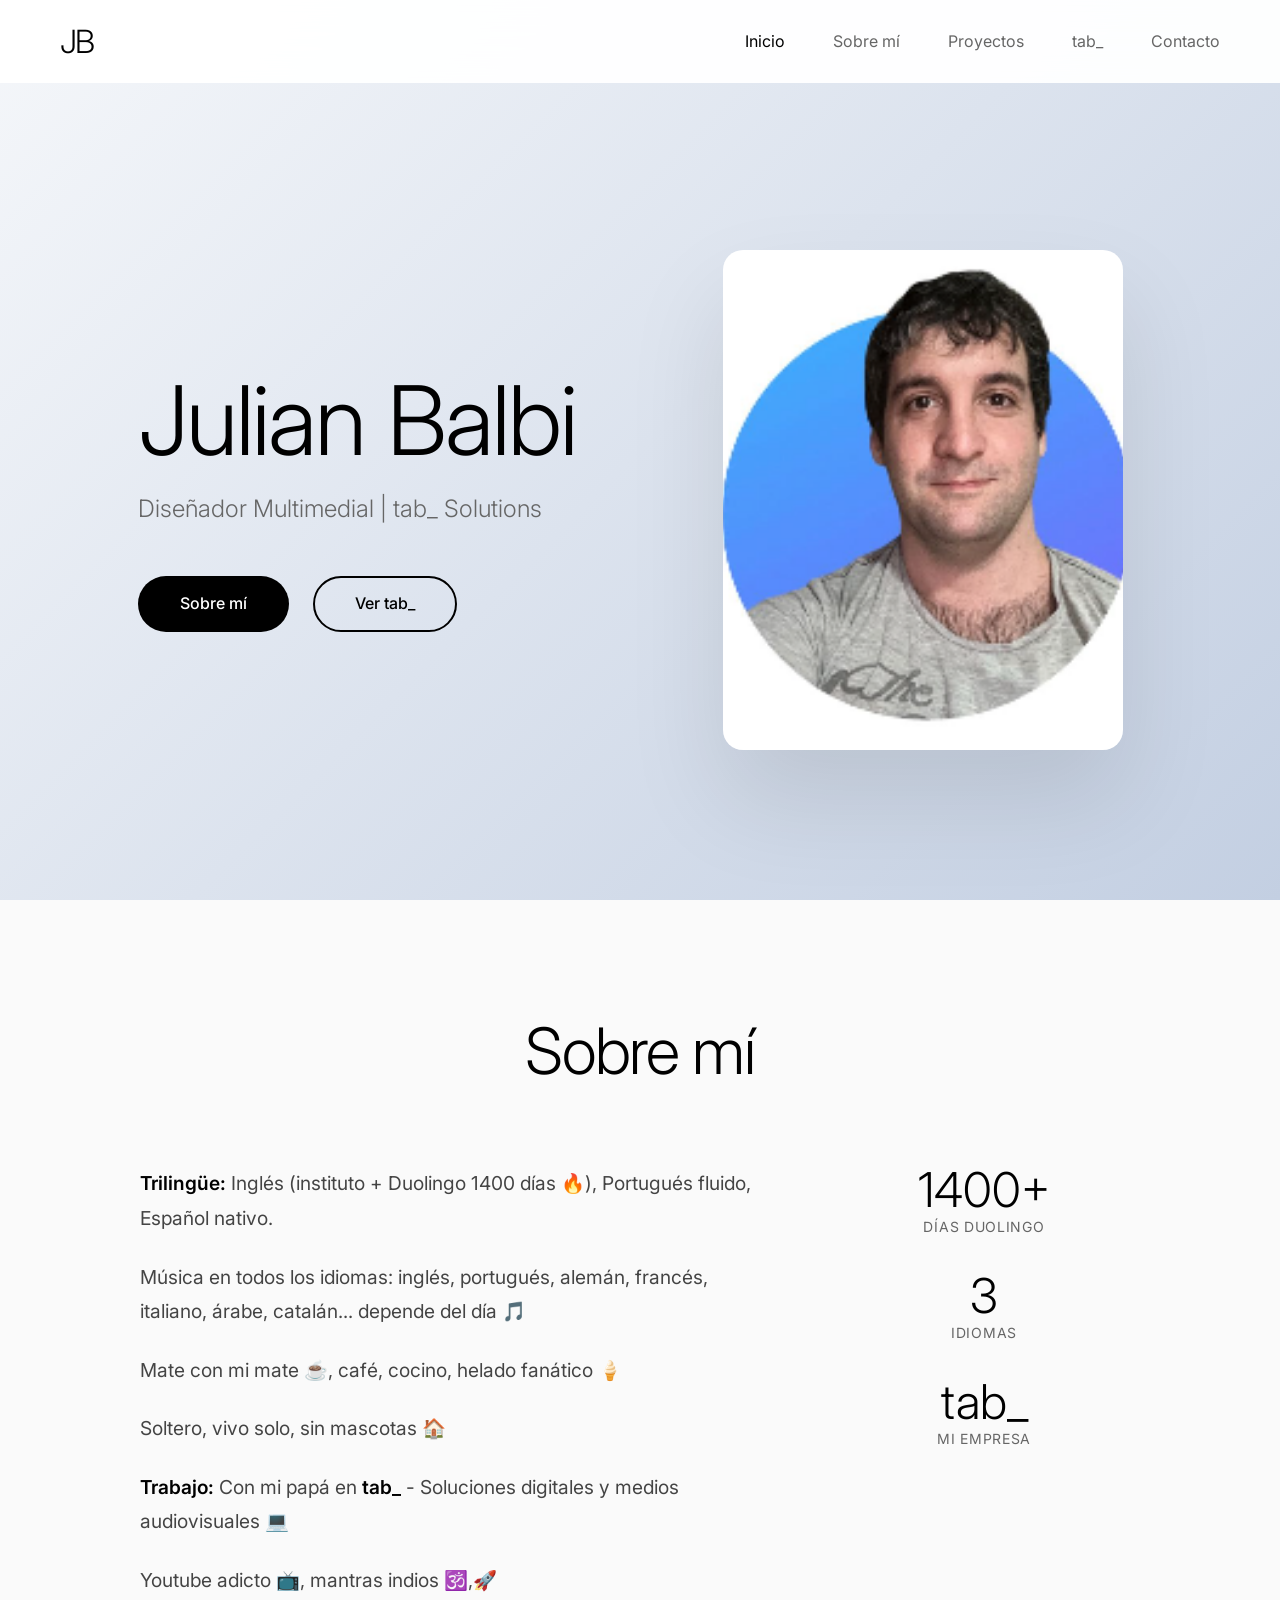
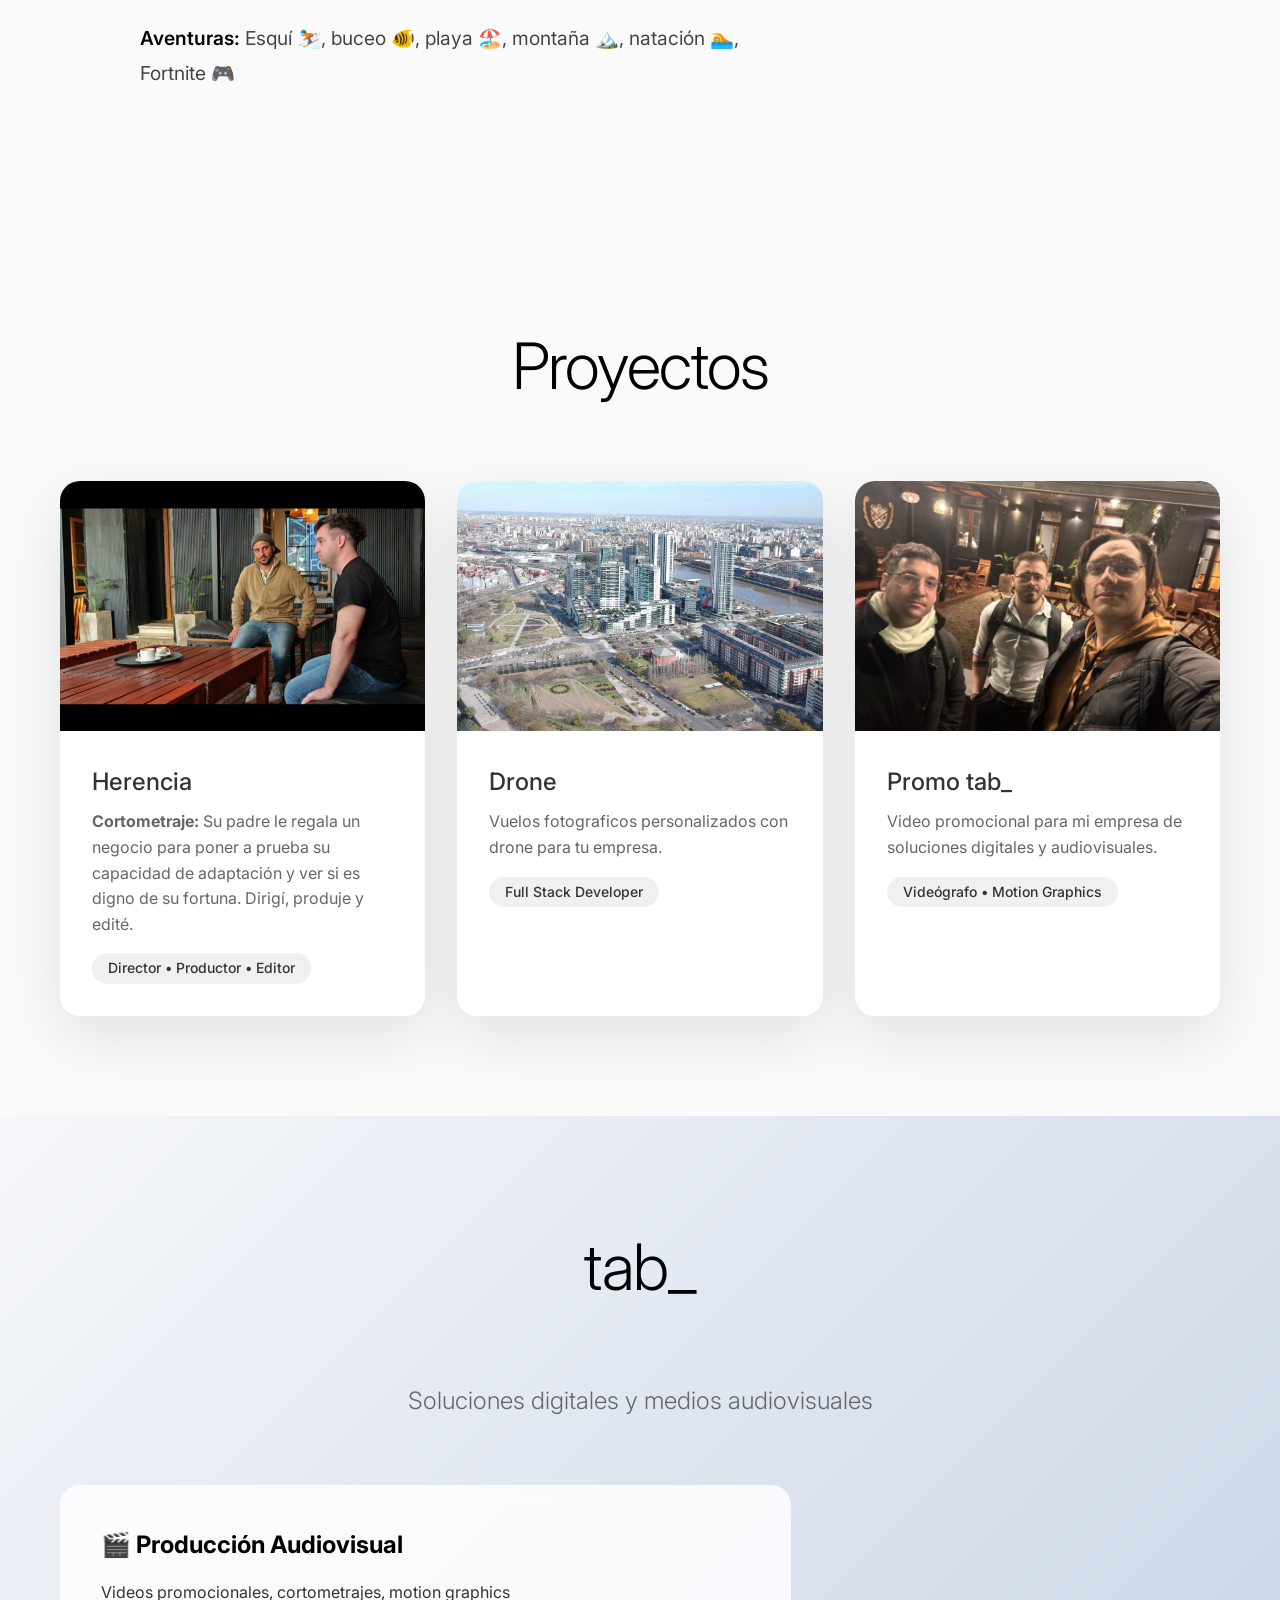
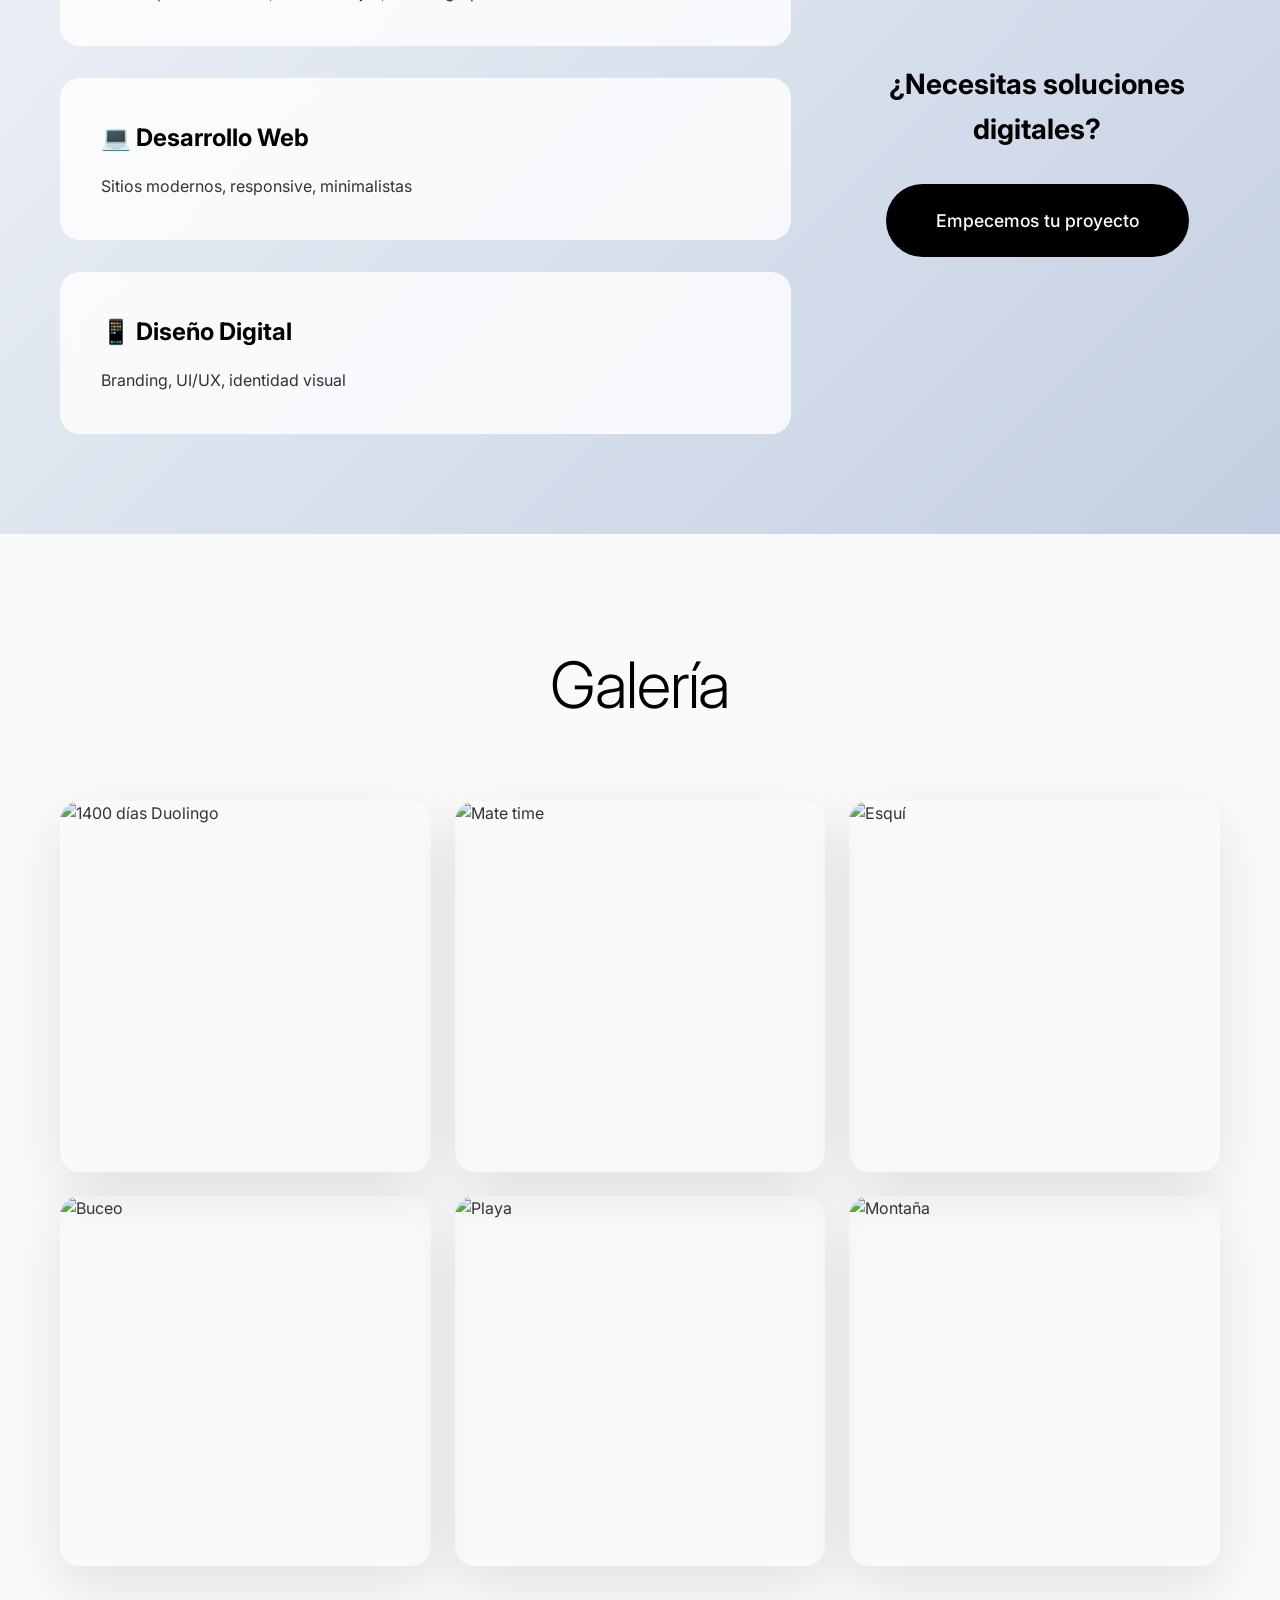
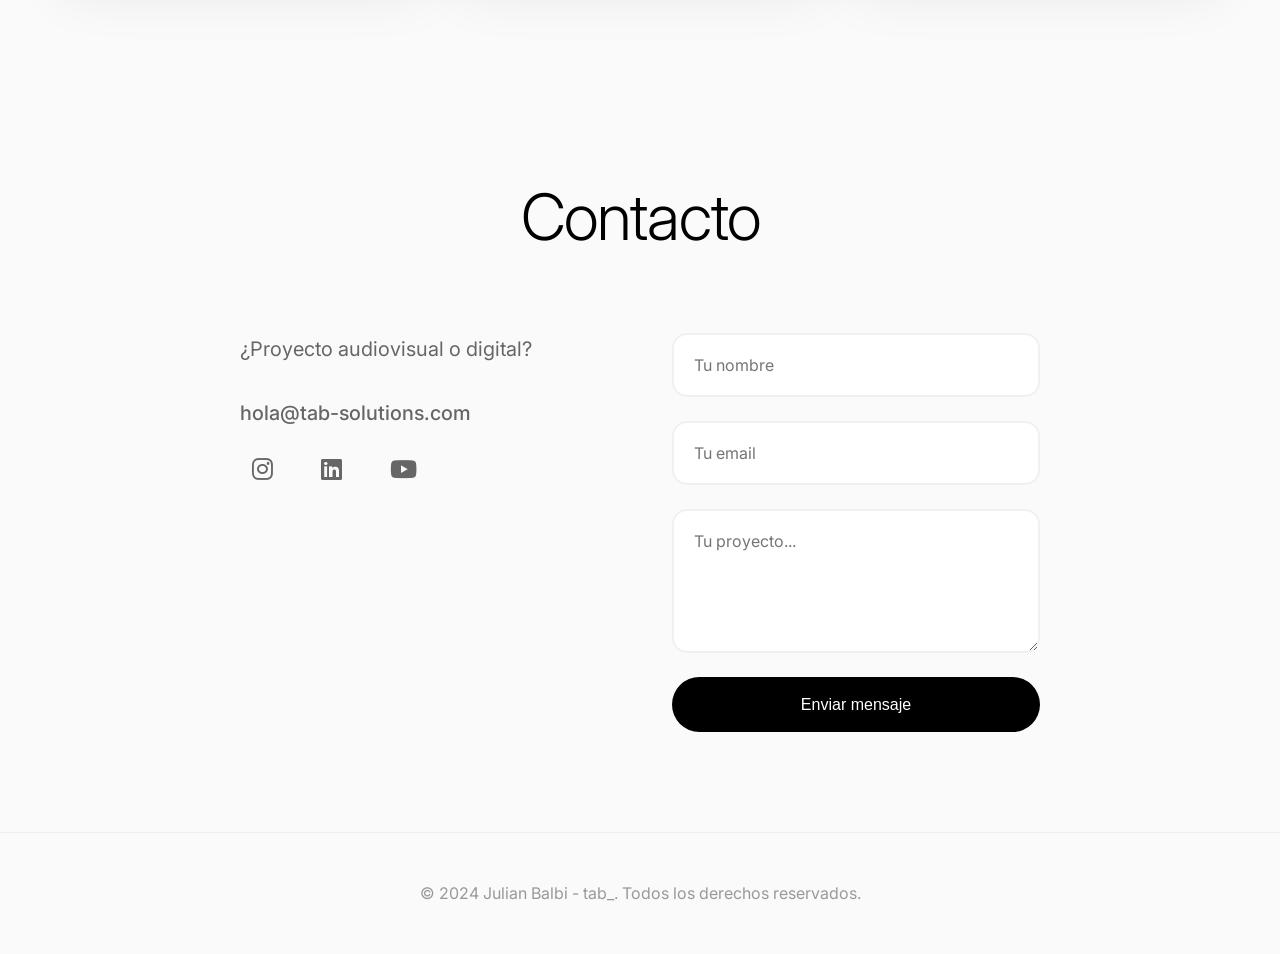
==== index.html @ 8855c52f "Add responsive support" ====
<!DOCTYPE html>
<html lang="es">
<head>
    <meta charset="UTF-8">
    <meta name="viewport" content="width=device-width, initial-scale=1.0">
    <title>Julian Balbi - Soluciones Digitales & Audiovisuales</title>
    <link rel="stylesheet" href="css/style.css">
    <link href="https://fonts.googleapis.com/css2?family=Inter:wght@300;400;500;600&display=swap" rel="stylesheet">
    <link rel="stylesheet" href="https://cdnjs.cloudflare.com/ajax/libs/font-awesome/6.5.1/css/all.min.css">

</head>
<body>
    <!-- Header -->
    <header class="header">
        <nav class="nav">
            <div class="logo">
                <h1>JB</h1>
            </div>
            <ul class="nav-links">
                <li><a href="#inicio" class="nav-link">Inicio</a></li>
                <li><a href="#sobre-mi" class="nav-link">Sobre mí</a></li>
                <li><a href="#proyectos" class="nav-link">Proyectos</a></li>
                <li><a href="#tab" class="nav-link">tab_</a></li>
                <li><a href="#contacto" class="nav-link">Contacto</a></li>
            </ul>
            <div class="hamburger">
                <span></span>
                <span></span>
                <span></span>
            </div>
        </nav>
    </header>

    <!-- Hero Section -->
    <section id="inicio" class="hero">
        <div class="hero-content">
            <div class="hero-text">
                <h2 class="hero-title">Julian Balbi</h2>
                <p class="hero-subtitle">Diseñador Multimedial | tab_ Solutions</p>
                <div class="hero-buttons">
                    <a href="#sobre-mi" class="btn-primary">Sobre mí</a>
                    <a href="#tab" class="btn-secondary">Ver tab_</a>
                </div>
            </div>
            <div class="hero-image">
                <div class="image-placeholder">
                    <img src="images/perfil.png" alt="Julian Balbi">
                </div>
            </div>
        </div>
    </section>

    <!-- Sobre mí Section -->
    <section id="sobre-mi" class="section sobre-mi">
        <div class="container">
            <h2 class="section-title">Sobre mí</h2>
            <div class="sobre-mi-content">
                <div class="sobre-mi-text">
                    <p><strong>Trilingüe:</strong> Inglés (instituto + Duolingo 1400 días 🔥), Portugués fluido, Español nativo.</p>
                    <p>Música en todos los idiomas: inglés, portugués, alemán, francés, italiano, árabe, catalán... depende del día 🎵</p>
                    <p>Mate con mi mate ☕, café, cocino, helado fanático 🍦</p>
                    <p>Soltero, vivo solo, sin mascotas 🏠</p>
                    <p><strong>Trabajo:</strong> Con mi papá en <strong>tab_</strong> - Soluciones digitales y medios audiovisuales 💻</p>
                    <p>Youtube adicto 📺, mantras indios 🕉️,🚀</p>
                    <p><strong>Aventuras:</strong> Esquí ⛷️, buceo 🐠, playa 🏖️, montaña 🏔️, natación 🏊, Fortnite 🎮</p>
                </div>
                <div class="sobre-mi-stats">
                    <div class="stat">
                        <span class="stat-number">1400+</span>
                        <span class="stat-label">Días Duolingo</span>
                    </div>
                    <div class="stat">
                        <span class="stat-number">3</span>
                        <span class="stat-label">Idiomas</span>
                    </div>
                    <div class="stat">
                        <span class="stat-number">tab_</span>
                        <span class="stat-label">Mi empresa</span>
                    </div>
                </div>
            </div>
        </div>
    </section>

    <!-- Proyectos Section -->
    <section id="proyectos" class="section proyectos">
        <div class="container">
            <h2 class="section-title">Proyectos</h2>
            <div class="grid proyectos-grid">
                <div class="proyecto-card">
                    <div class="proyecto-image">
                        <img src="images/pelicula.jpg" alt="Herencia">
                    </div>
                    <div class="proyecto-content">
                        <h3>Herencia</h3>
                        <p><strong>Cortometraje:</strong> Su padre le regala un negocio para poner a prueba su capacidad de adaptación y ver si es digno de su fortuna. Dirigí, produje y edité.</p>
                        <span class="role">Director • Productor • Editor</span>
                    </div>
                </div>
                <div class="proyecto-card">
                    <div class="proyecto-image">
                        <img src="images/drone.jpg" alt="Portfolio Personal">
                    </div>
                    <div class="proyecto-content">
                        <h3>Drone</h3>
                        <p>Vuelos fotograficos personalizados con drone para tu empresa.</p>
                        <span class="role">Full Stack Developer</span>
                    </div>
                </div>
                <div class="proyecto-card">
                    <div class="proyecto-image">
                        <img src="images/tab.jpg" alt="Promo tab_">
                    </div>
                    <div class="proyecto-content">
                        <h3>Promo tab_</h3>
                        <p>Video promocional para mi empresa de soluciones digitales y audiovisuales.</p>
                        <span class="role">Videógrafo • Motion Graphics</span>
                    </div>
                </div>
            </div>
        </div>
    </section>

    <!-- tab_ Section -->
    <section id="tab" class="section tab">
        <div class="container">
            <h2 class="section-title">tab_</h2>
            <p class="section-subtitle">Soluciones digitales y medios audiovisuales</p>
            <div class="tab-content">
                <div class="tab-services">
                    <div class="service">
                        <h3>🎬 Producción Audiovisual</h3>
                        <p>Videos promocionales, cortometrajes, motion graphics</p>
                    </div>
                    <div class="service">
                        <h3>💻 Desarrollo Web</h3>
                        <p>Sitios modernos, responsive, minimalistas</p>
                    </div>
                    <div class="service">
                        <h3>📱 Diseño Digital</h3>
                        <p>Branding, UI/UX, identidad visual</p>
                    </div>
                </div>
                <div class="tab-cta">
                    <h3>¿Necesitas soluciones digitales?</h3>
                    <a href="#contacto" class="btn-primary btn-large">Empecemos tu proyecto</a>
                </div>
            </div>
        </div>
    </section>

    <!-- Galería -->
    <section id="galeria" class="section galeria">
        <div class="container">
            <h2 class="section-title">Galería</h2>
            <div class="fotos-grid">
                <div class="foto-item">
                    <img src="images/fotos/duolingo.jpg" alt="1400 días Duolingo">
                </div>
                <div class="foto-item">
                    <img src="images/fotos/mate.jpg" alt="Mate time">
                </div>
                <div class="foto-item">
                    <img src="images/fotos/esqui.jpg" alt="Esquí">
                </div>
                <div class="foto-item">
                    <img src="images/fotos/buceo.jpg" alt="Buceo">
                </div>
                <div class="foto-item">
                    <img src="images/fotos/playa.jpg" alt="Playa">
                </div>
                <div class="foto-item">
                    <img src="images/fotos/montana.jpg" alt="Montaña">
                </div>
            </div>
        </div>
    </section>

    <!-- Contacto -->
    <section id="contacto" class="section contacto">
        <div class="container">
            <h2 class="section-title">Contacto</h2>
            <div class="contact-content">
                <div class="contact-info">
                    <p>¿Proyecto audiovisual o digital?</p>
                    <p class="contact-email">hola@tab-solutions.com</p>
                <div class="social-links">
                    <a href="https://instagram.com/julianbalbi" target="_blank" rel="noopener" title="Instagram"><i class="fab fa-instagram"></i></a>
                    <a href="https://linkedin.com/in/julianbalbi" target="_blank" rel="noopener" title="LinkedIn"><i class="fab fa-linkedin"></i></a>
                    <a href="https://youtube.com/@julianbalbi" target="_blank" rel="noopener" title="YouTube"><i class="fab fa-youtube"></i></a>
                </div>
                </div>
                <form class="contact-form">
                    <input type="text" placeholder="Tu nombre" required>
                    <input type="email" placeholder="Tu email" required>
                    <textarea placeholder="Tu proyecto..." rows="5" required></textarea>
                    <button type="submit" class="btn-primary">Enviar mensaje</button>
                </form>
            </div>
        </div>
    </section>

    <!-- Footer -->
    <footer class="footer">
        <p>&copy; 2024 Julian Balbi - tab_. Todos los derechos reservados.</p>
    </footer>

    <script src="js/script.js"></script>
</body>
</html>
---- css/style.css ----
* {
    margin: 0;
    padding: 0;
    box-sizing: border-box;
}

body {
    font-family: 'Inter', -apple-system, BlinkMacSystemFont, sans-serif;
    line-height: 1.6;
    color: #333;
    overflow-x: hidden;
    background: #fafafa;
}

.container {
    max-width: 1200px;
    margin: 0 auto;
    padding: 0 20px;
}

/* Header */
.header {
    position: fixed;
    top: 0;
    width: 100%;
    background: rgba(255, 255, 255, 0.95);
    backdrop-filter: blur(20px);
    z-index: 1000;
    padding: 1rem 0;
    transition: all 0.3s ease;
}

.nav {
    display: flex;
    justify-content: space-between;
    align-items: center;
    max-width: 1200px;
    margin: 0 auto;
    padding: 0 20px;
}

.logo h1 {
    font-size: 2rem;
    font-weight: 300;
    color: #000;
    letter-spacing: -0.05em;
}

.nav-links {
    display: flex;
    list-style: none;
    gap: 3rem;
}

.nav-link {
    text-decoration: none;
    color: #666;
    font-weight: 400;
    font-size: 1rem;
    position: relative;
    transition: color 0.3s ease;
}

.nav-link:hover,
.nav-link.active {
    color: #000;
}

.nav-link::after {
    content: '';
    position: absolute;
    width: 0;
    height: 2px;
    bottom: -5px;
    left: 0;
    background: #000;
    transition: width 0.3s ease;
}

.nav-link:hover::after {
    width: 100%;
}

.hamburger {
    display: none;
    flex-direction: column;
    cursor: pointer;
}

.hamburger span {
    width: 25px;
    height: 3px;
    background: #000;
    margin: 3px 0;
    transition: 0.3s;
}

/* Hero */
.hero {
    min-height: 100vh;
    display: flex;
    align-items: center;
    padding-top: 100px;
    background: linear-gradient(135deg, #f5f7fa 0%, #c3cfe2 100%);
}

.hero-content {
    display: grid;
    grid-template-columns: 1fr 1fr;
    gap: 8rem;
    align-items: center;
    max-width: 1200px;
    margin: 0 auto;
    padding: 0 20px;
}

.hero-title {
    font-size: clamp(3rem, 8vw, 6rem);
    font-weight: 300;
    line-height: 1.1;
    margin-bottom: 1rem;
    color: #000;
    letter-spacing: -0.02em;
}

.hero-subtitle {
    font-size: 1.5rem;
    color: #666;
    font-weight: 300;
    margin-bottom: 3rem;
}

.hero-buttons {
    display: flex;
    gap: 1.5rem;
}

.btn-primary,
.btn-secondary {
    padding: 1rem 2.5rem;
    text-decoration: none;
    font-weight: 500;
    border-radius: 50px;
    transition: all 0.3s ease;
    font-size: 1rem;
    border: 2px solid transparent;
    display: inline-block;
    text-align: center;
    min-height: 44px;
    line-height: 1.2;
}

.btn-primary {
    background: #000;
    color: #fff;
}

.btn-primary:hover {
    background: #333;
    transform: translateY(-2px);
}

.btn-secondary {
    background: transparent;
    color: #000;
    border-color: #000;
}

.btn-secondary:hover {
    background: #000;
    color: #fff;
}

.hero-image {
    display: flex;
    justify-content: center;
}

.image-placeholder {
    width: 400px;
    height: 500px;
    border-radius: 20px;
    overflow: hidden;
    box-shadow: 0 50px 100px rgba(0,0,0,0.1);
    transition: transform 0.5s ease;
}

/* .image-placeholder:hover {
    transform: scale(1.02);
} DISABLED per user request */

.image-placeholder img {
    width: 100%;
    height: 100%;
    object-fit: cover;
}

img {
    max-width: 100%;
    height: auto;
}

/* Sections */
.section {
    padding: 100px 0;
}

.section-title {
    font-size: clamp(2.5rem, 5vw, 4rem);
    font-weight: 300;
    text-align: center;
    margin-bottom: 4rem;
    color: #000;
    letter-spacing: -0.02em;
}

/* Sobre mí */
.sobre-mi-content {
    display: grid;
    grid-template-columns: 2fr 1fr;
    gap: 4rem;
    max-width: 1000px;
    margin: 0 auto;
}

.sobre-mi-text p {
    font-size: 1.2rem;
    line-height: 1.8;
    margin-bottom: 1.5rem;
    color: #444;
}

.sobre-mi-text strong {
    color: #000;
    font-weight: 600;
}

.sobre-mi-stats {
    display: flex;
    flex-direction: column;
    gap: 2rem;
}

.stat {
    text-align: center;
}

.stat-number {
    display: block;
    font-size: 3rem;
    font-weight: 300;
    color: #000;
    line-height: 1;
}

.stat-label {
    font-size: 0.875rem;
    color: #666;
    text-transform: uppercase;
    letter-spacing: 0.05em;
}

/* Proyectos */
.proyectos-grid {
    display: grid;
    grid-template-columns: repeat(auto-fit, minmax(320px, 1fr));
    gap: 2rem;
}

.proyecto-card,
.obra-card {
    background: #fff;
    border-radius: 20px;
    overflow: hidden;
    box-shadow: 0 20px 60px rgba(0,0,0,0.1);
    transition: all 0.4s ease;
    cursor: pointer;
}

.proyecto-card:hover,
.obra-card:hover {
    transform: translateY(-10px);
    box-shadow: 0 40px 80px rgba(0,0,0,0.15);
}

.proyecto-image,
.obra-image {
    height: 250px;
    overflow: hidden;
}

.proyecto-image img,
.obra-image img {
    width: 100%;
    height: 100%;
    object-fit: cover;
    transition: transform 0.4s ease;
}

.proyecto-card:hover .proyecto-image img,
.obra-card:hover .obra-image img {
    transform: scale(1.1);
}

.proyecto-content,
.obra-content {
    padding: 2rem;
}

.proyecto-content h3,
.obra-content h3 {
    font-size: 1.5rem;
    font-weight: 500;
    margin-bottom: 0.5rem;
}

.proyecto-content p,
.obra-content p {
    color: #666;
    margin-bottom: 1rem;
}

.role {
    display: inline-block;
    background: #f0f0f0;
    padding: 0.25rem 1rem;
    border-radius: 20px;
    font-size: 0.875rem;
    font-weight: 500;
}

/* tab_ Section */
.tab {
    background: linear-gradient(135deg, #f5f7fa 0%, #c3cfe2 100%);
}

.section-subtitle {
    text-align: center;
    font-size: 1.5rem;
    color: #666;
    margin-bottom: 4rem;
    font-weight: 300;
}

.tab-content {
    display: grid;
    grid-template-columns: 2fr 1fr;
    gap: 4rem;
    align-items: center;
}

.tab-services {
    display: grid;
    gap: 2rem;
}

.service {
    background: rgba(255,255,255,0.8);
    padding: 2.5rem;
    border-radius: 20px;
    backdrop-filter: blur(10px);
    border: 1px solid rgba(255,255,255,0.2);
    transition: all 0.3s ease;
}

.service:hover {
    transform: translateY(-5px);
    box-shadow: 0 20px 40px rgba(0,0,0,0.1);
}

.service h3 {
    font-size: 1.5rem;
    margin-bottom: 1rem;
    color: #000;
}

.tab-cta {
    text-align: center;
}

.tab-cta h3 {
    font-size: 1.75rem;
    margin-bottom: 2rem;
    color: #000;
}

.btn-large {
    padding: 1.5rem 3rem !important;
    font-size: 1.1rem !important;
}

/* Galería */
.fotos-grid {
    display: grid;
    grid-template-columns: repeat(auto-fill, minmax(300px, 1fr));
    gap: 1.5rem;
}

.foto-item {
    aspect-ratio: 1;
    border-radius: 20px;
    overflow: hidden;
    box-shadow: 0 20px 60px rgba(0,0,0,0.1);
    transition: all 0.4s ease;
    cursor: pointer;
}

.foto-item:hover {
    transform: scale(1.05);
    box-shadow: 0 40px 80px rgba(0,0,0,0.2);
}

.foto-item img {
    width: 100%;
    height: 100%;
    object-fit: cover;
}

/* Contacto */
.contact-content {
    display: grid;
    grid-template-columns: 1fr 1fr;
    gap: 4rem;
    max-width: 800px;
    margin: 0 auto;
}

.contact-info p {
    font-size: 1.25rem;
    margin-bottom: 1rem;
    color: #666;
}

.contact-email {
    font-size: 1.5rem;
    font-weight: 500;
    color: #000;
    margin: 2rem 0;
    word-break: break-all;
}

.social-links {
    display: flex;
    gap: 1.5rem;
}

.social-links a {
    color: #666;
    text-decoration: none;
    font-size: 1.5rem;
    transition: all 0.3s ease;
    padding: 0.75rem;
    border-radius: 50%;
    display: flex;
    align-items: center;
    justify-content: center;
}

.social-links a:hover {
    color: #000;
    background: rgba(0,0,0,0.05);
    transform: translateY(-2px);
}

.contact-form {
    display: flex;
    flex-direction: column;
    gap: 1.5rem;
}

.contact-form input,
.contact-form textarea {
    padding: 1.25rem;
    border: 2px solid #f0f0f0;
    border-radius: 15px;
    font-family: inherit;
    font-size: 1rem;
    transition: border-color 0.3s ease;
    background: #fff;
}

.contact-form input:focus,
.contact-form textarea:focus {
    outline: none;
    border-color: #000;
}

/* Footer */
.footer {
    text-align: center;
    padding: 3rem 0;
    color: #999;
    border-top: 1px solid #eee;
}

/* Tablet */
@media (min-width: 768px) and (max-width: 1024px) {
    .container {
        padding: 0 30px;
    }
    
    .hero-content {
        gap: 4rem;
    }
    
    .proyectos-grid {
        grid-template-columns: repeat(auto-fit, minmax(320px, 1fr));
        gap: 1.5rem;
    }
    
    .sobre-mi-content,
    .tab-content {
        grid-template-columns: 1.6fr 1fr;
        gap: 3rem;
    }
    
    .contact-content {
        grid-template-columns: 1fr 1fr;
        gap: 3rem;
    }
    
    .fotos-grid {
        grid-template-columns: repeat(auto-fill, minmax(280px, 1fr));
    }
}

/* Desktop */
@media (min-width: 1025px) {
    .hero-content {
        gap: 8rem;
    }
    
    .sobre-mi-stats {
        flex-direction: column;
    }
}

/* Mobile Menu & Small screens */
@media (max-width: 768px) {
    .hamburger {
        display: flex;
    }
    
    .nav-links {
        display: none;
        position: fixed;
        top: 80px;
        left: 0;
        width: 100%;
        background: rgba(255, 255, 255, 0.98);
        backdrop-filter: blur(20px);
        flex-direction: column;
        padding: 2rem 20px;
        gap: 1.5rem;
    }
    
    .nav-links.active {
        display: flex;
    }
    
    .hero-content {
        grid-template-columns: 1fr;
        gap: 2.5rem;
        text-align: center;
        padding: 0 20px;
    }
    
    .hero-buttons {
        justify-content: center;
        flex-direction: column;
        gap: 1rem;
        align-items: center;
    }
    
    .btn-primary,
    .btn-secondary {
        width: 100%;
        max-width: 280px;
    }
    
    .sobre-mi-content,
    .tab-content,
    .contact-content {
        grid-template-columns: 1fr;
        gap: 2.5rem;
    }
    
    .sobre-mi-stats {
        flex-direction: row;
        justify-content: space-around;
        flex-wrap: wrap;
        gap: 1rem;
    }
    
    .stat {
        min-width: 80px;
    }
    
    .stat-number {
        font-size: 1.75rem;
    }
    
    .hamburger span {
        width: 22px;
        height: 3px;
    }
    
    .proyectos-grid {
        grid-template-columns: 1fr;
        gap: 1.5rem;
    }
    
    .service {
        padding: 2rem 1.5rem;
    }
    
    .hamburger.active span:nth-child(1) {
        transform: rotate(-45deg) translate(-5px, 6px);
    }
    
    .hamburger.active span:nth-child(2) {
        opacity: 0;
    }
    
    .hamburger.active span:nth-child(3) {
        transform: rotate(45deg) translate(-5px, -6px);
    }
}

/* Extra small screens */
@media (max-width: 480px) {
    .container {
        padding: 0 15px;
    }
    
    .section {
        padding: 80px 0;
    }
    
    .section-title {
        margin-bottom: 2.5rem;
    }
    
    .hero {
        padding-top: 80px;
        min-height: calc(100vh - 80px);
        padding-bottom: 2rem;
    }
    
    .hero-subtitle {
        font-size: 1.25rem;
    }
    
    .contact-form input,
    .contact-form textarea {
        padding: 1rem;
        font-size: 16px; /* Prevents zoom on iOS */
    }
    
    .social-links {
        flex-direction: column;
        gap: 1rem;
        align-items: flex-start;
    }
    
    .fotos-grid {
        grid-template-columns: repeat(2, 1fr);
        gap: 1rem;
    }
    
    .foto-item {
        border-radius: 12px;
    }
}
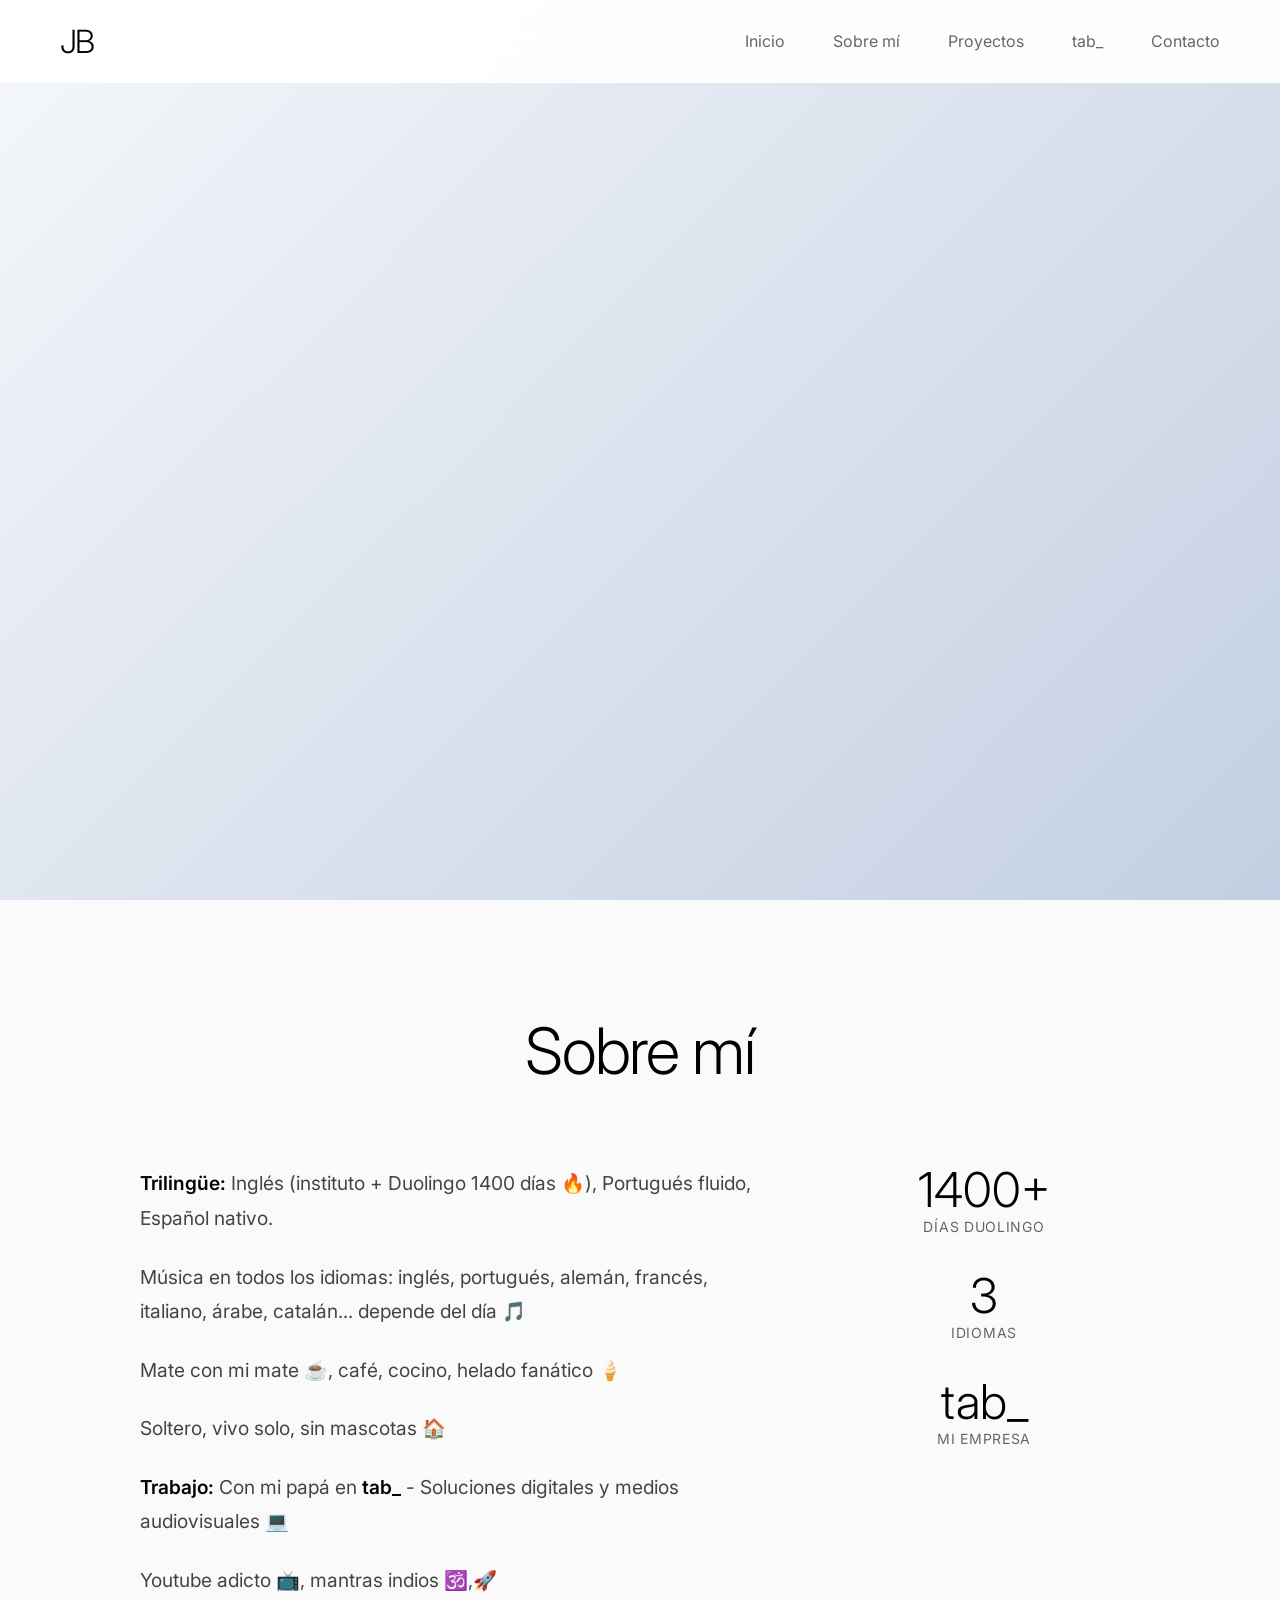
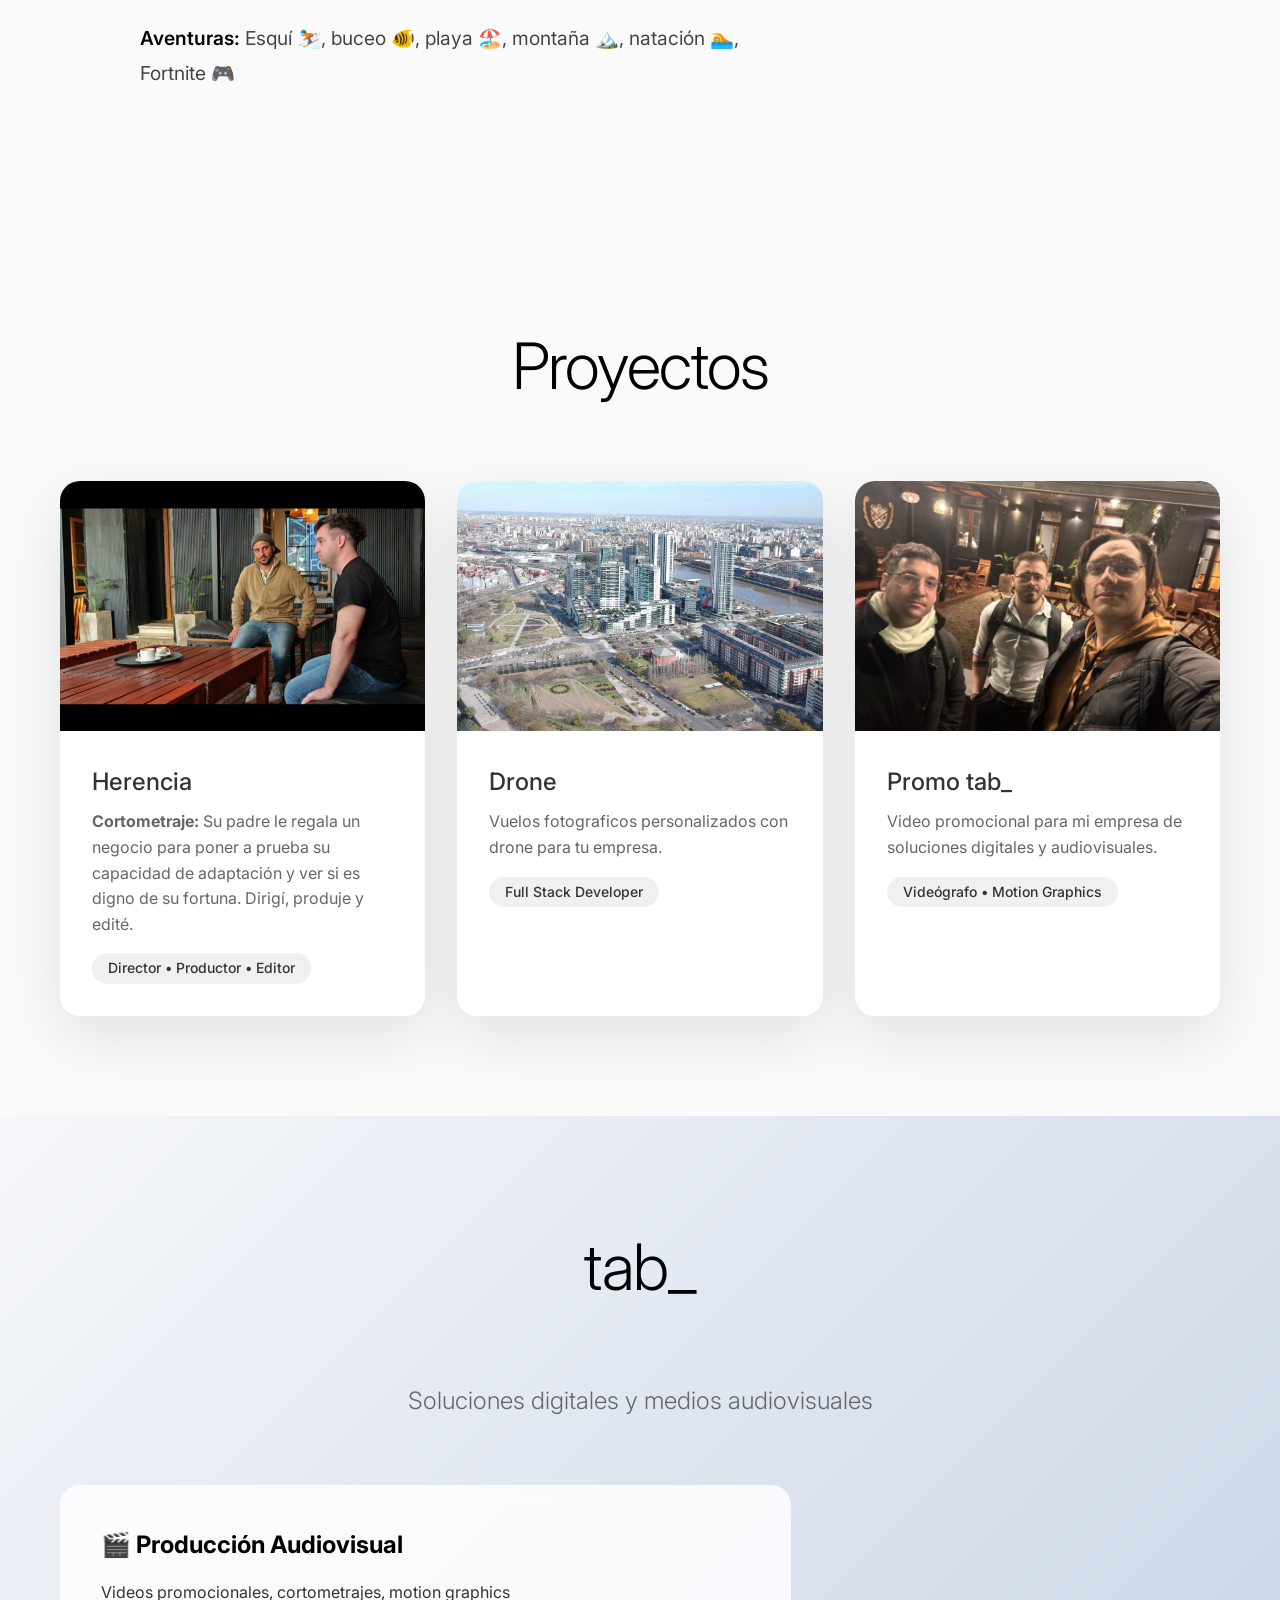
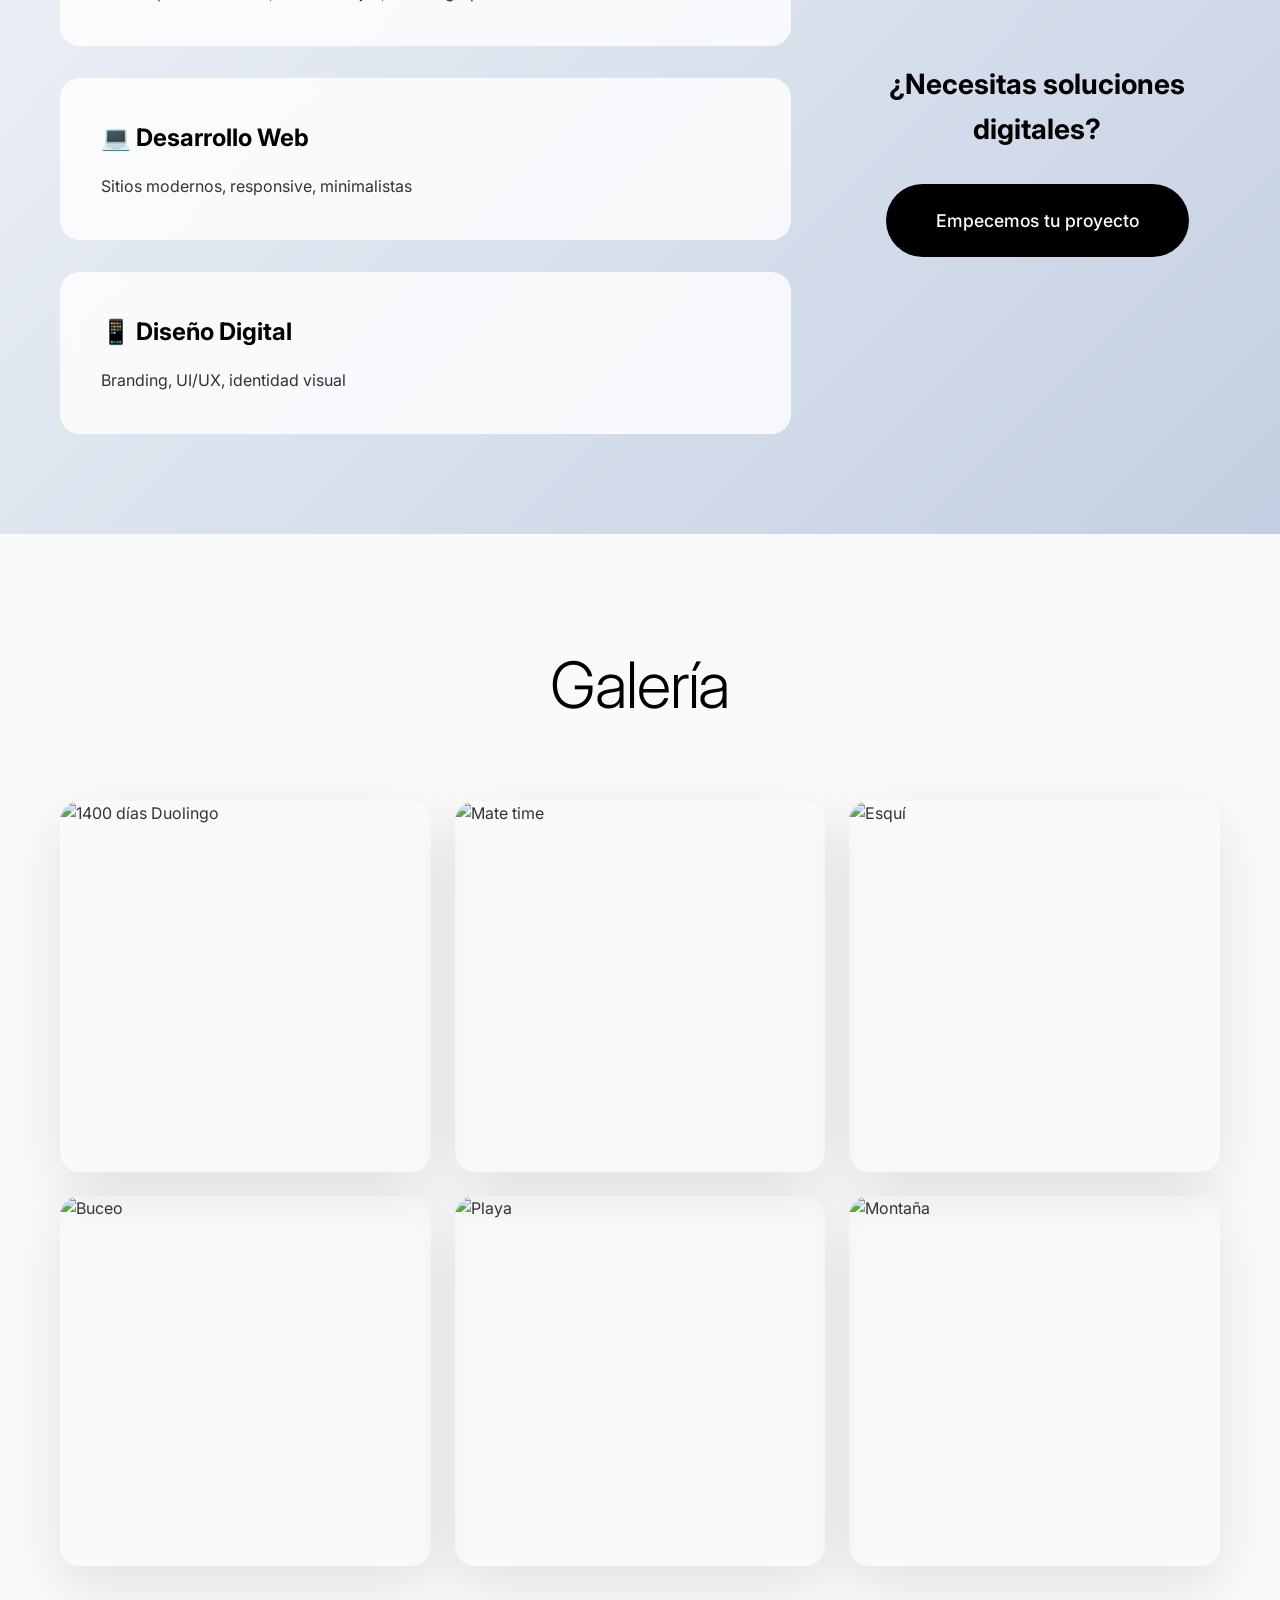
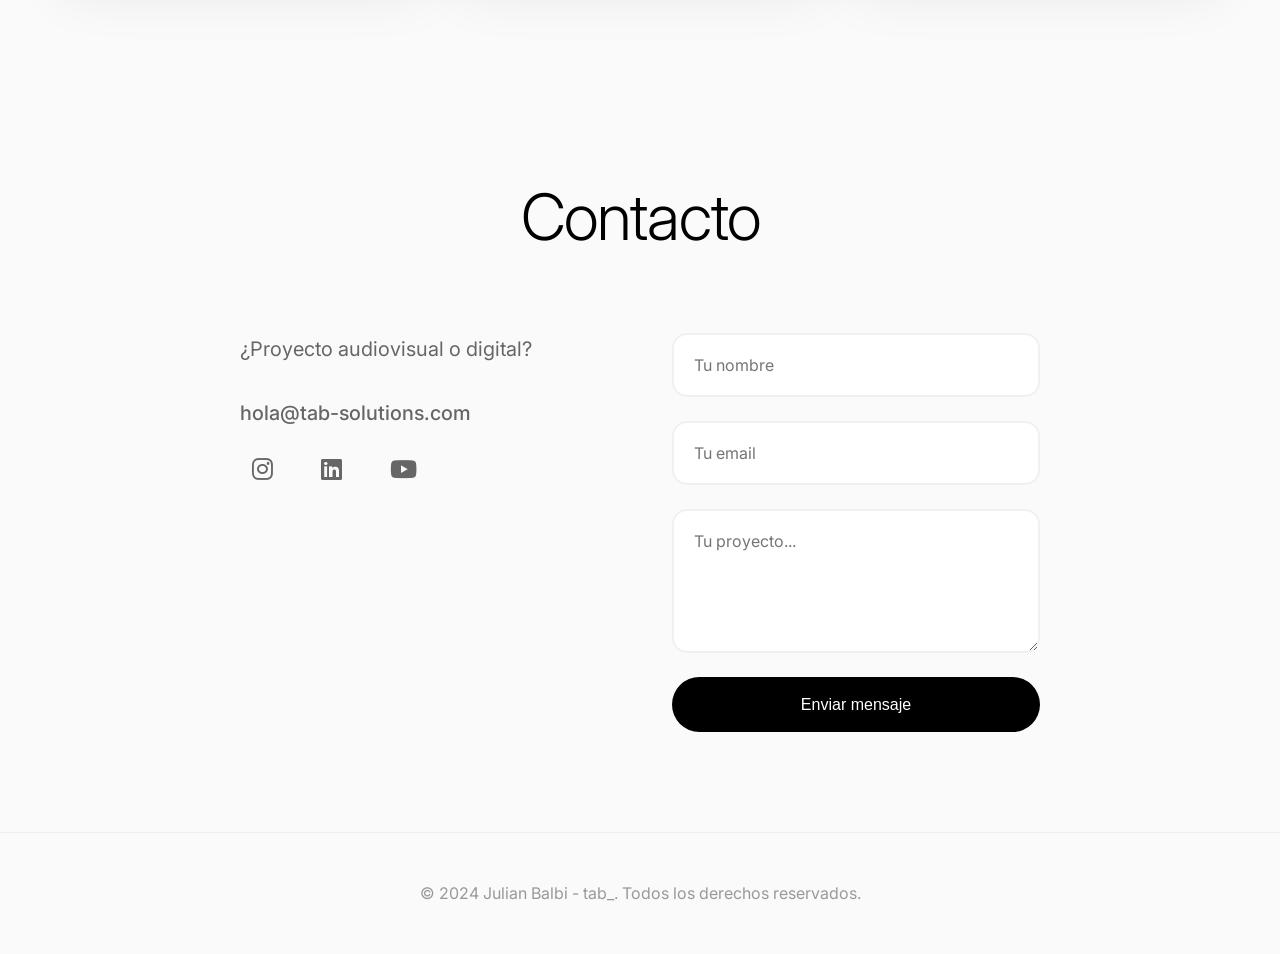
==== commit 83546db5: "Add gsap to Hero Section" ====
--- a/index.html
+++ b/index.html
@@ -6,7 +6,11 @@
     <title>Julian Balbi - Soluciones Digitales & Audiovisuales</title>
     <link rel="stylesheet" href="css/style.css">
     <link href="https://fonts.googleapis.com/css2?family=Inter:wght@300;400;500;600&display=swap" rel="stylesheet">
-    <link rel="stylesheet" href="https://cdnjs.cloudflare.com/ajax/libs/font-awesome/6.5.1/css/all.min.css">
+<link rel="stylesheet" href="https://cdnjs.cloudflare.com/ajax/libs/font-awesome/6.5.1/css/all.min.css">
+    <script src="https://cdnjs.cloudflare.com/ajax/libs/gsap/3.12.5/gsap.min.js"></script>
+    <script src="https://cdnjs.cloudflare.com/ajax/libs/gsap/3.12.5/ScrollTrigger.min.js"></script>
+
+
 
 </head>
 <body>
--- a/css/style.css
+++ b/css/style.css
@@ -121,6 +121,8 @@
     margin-bottom: 1rem;
     color: #000;
     letter-spacing: -0.02em;
+    opacity: 0;
+    transform: translateY(100px);
 }
 
 .hero-subtitle {
@@ -128,11 +130,15 @@
     color: #666;
     font-weight: 300;
     margin-bottom: 3rem;
+    opacity: 0;
+    transform: translateY(50px);
 }
 
 .hero-buttons {
     display: flex;
     gap: 1.5rem;
+    opacity: 0;
+    transform: scale(0.8);
 }
 
 .btn-primary,
@@ -182,7 +188,8 @@
     border-radius: 20px;
     overflow: hidden;
     box-shadow: 0 50px 100px rgba(0,0,0,0.1);
-    transition: transform 0.5s ease;
+    opacity: 0;
+    transform: scale(1.2) rotateY(-15deg);
 }
 
 /* .image-placeholder:hover {
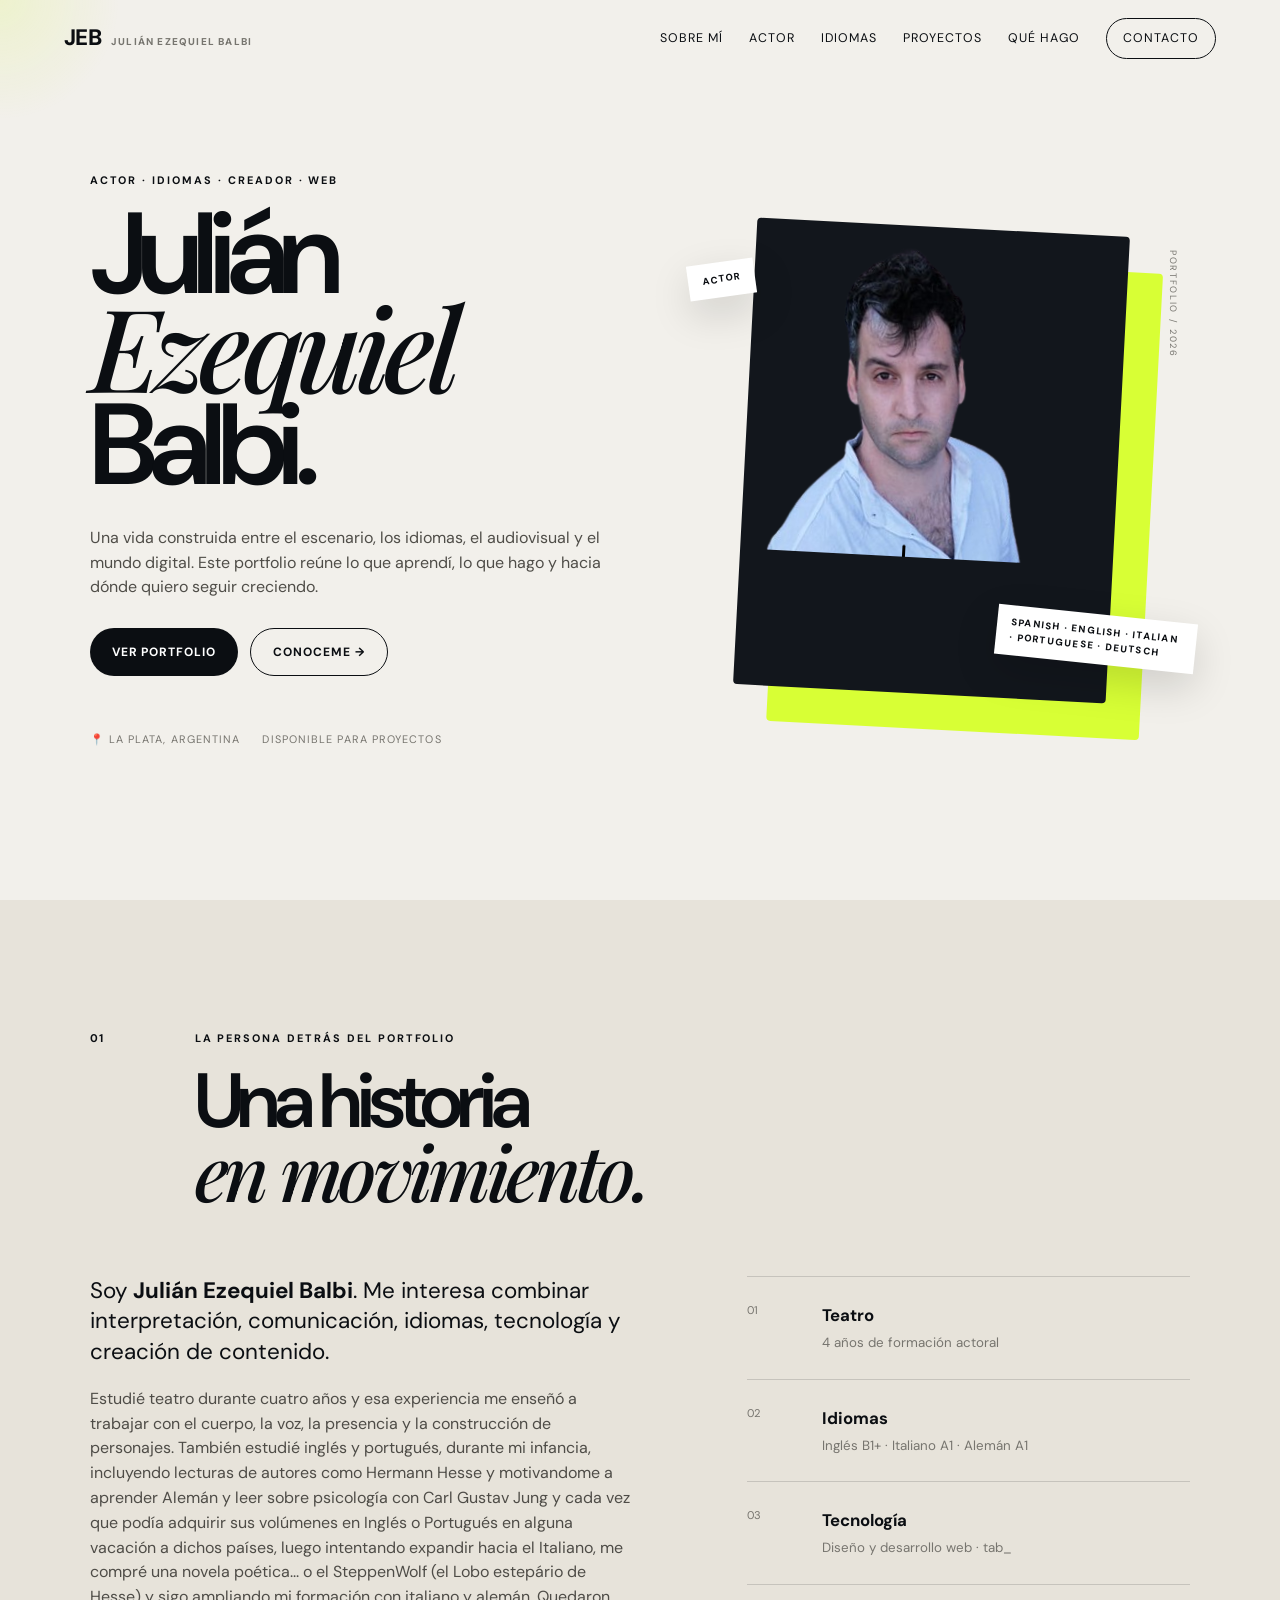
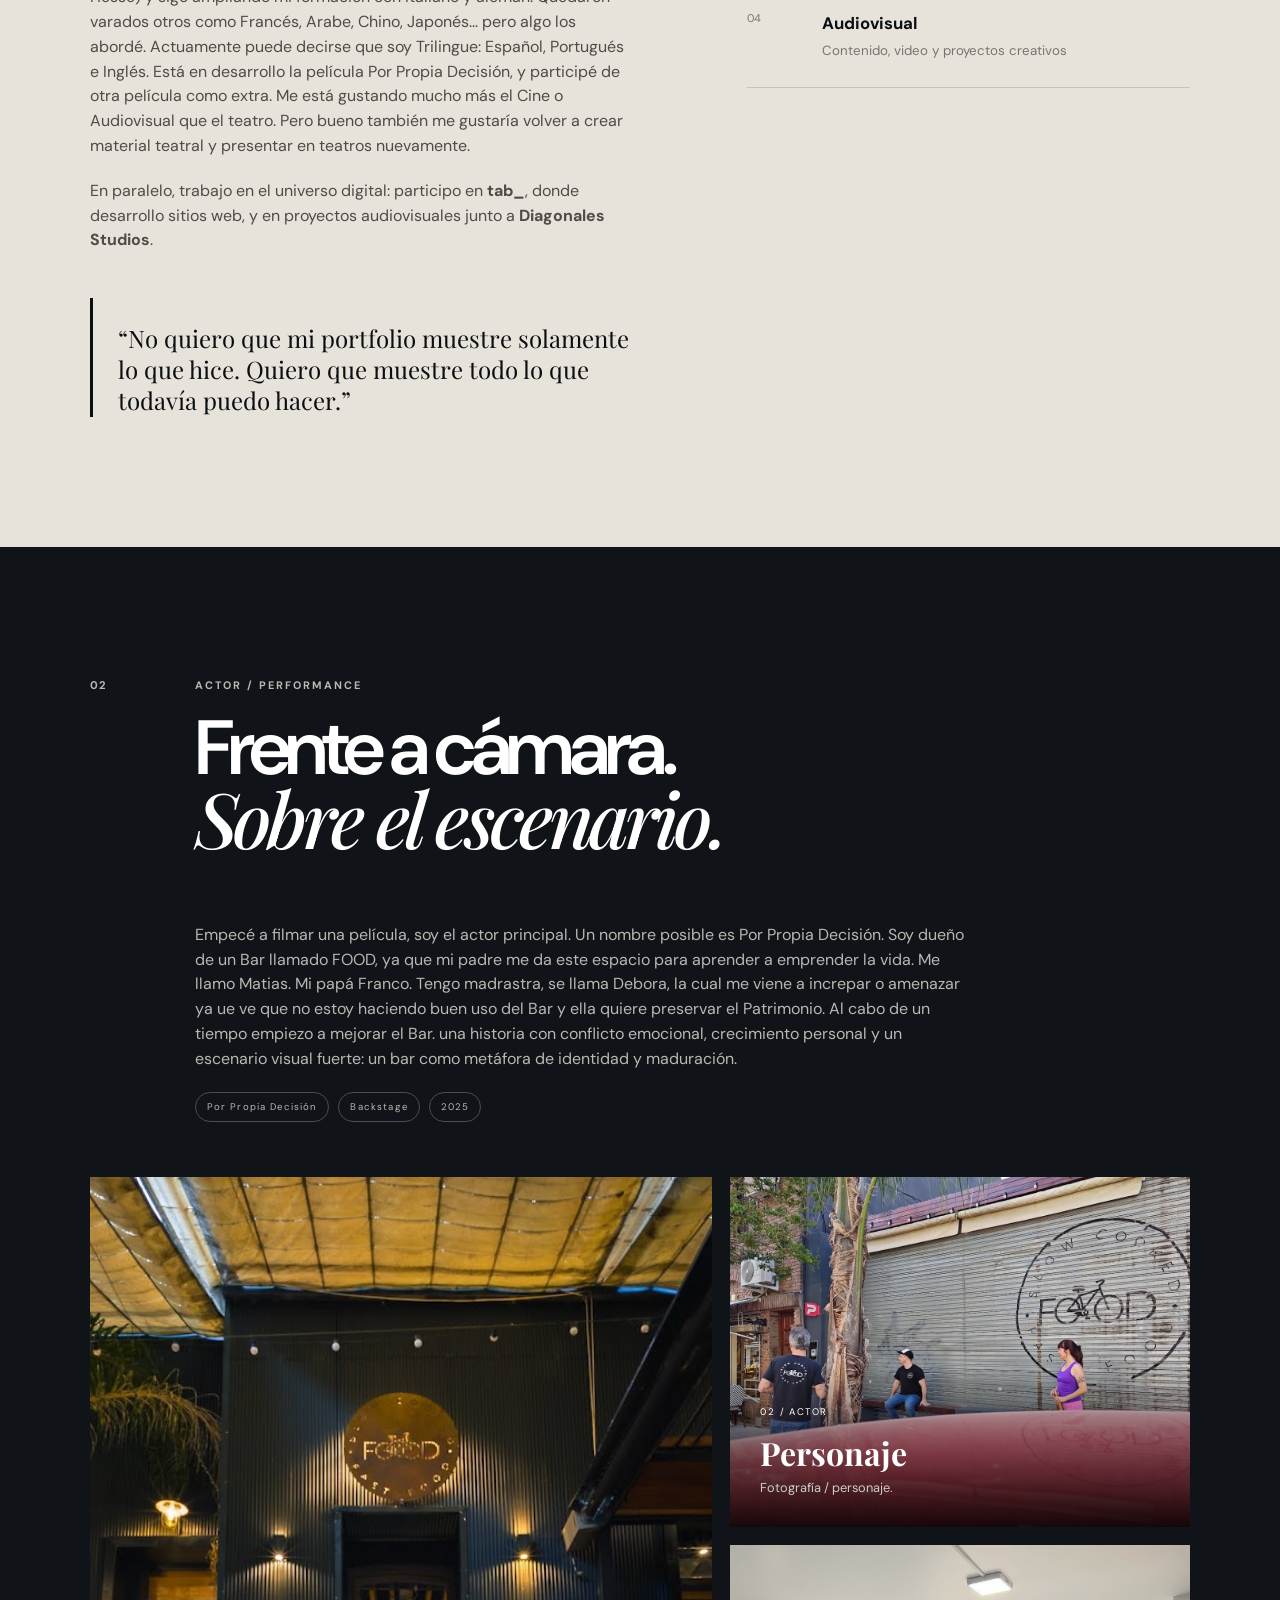
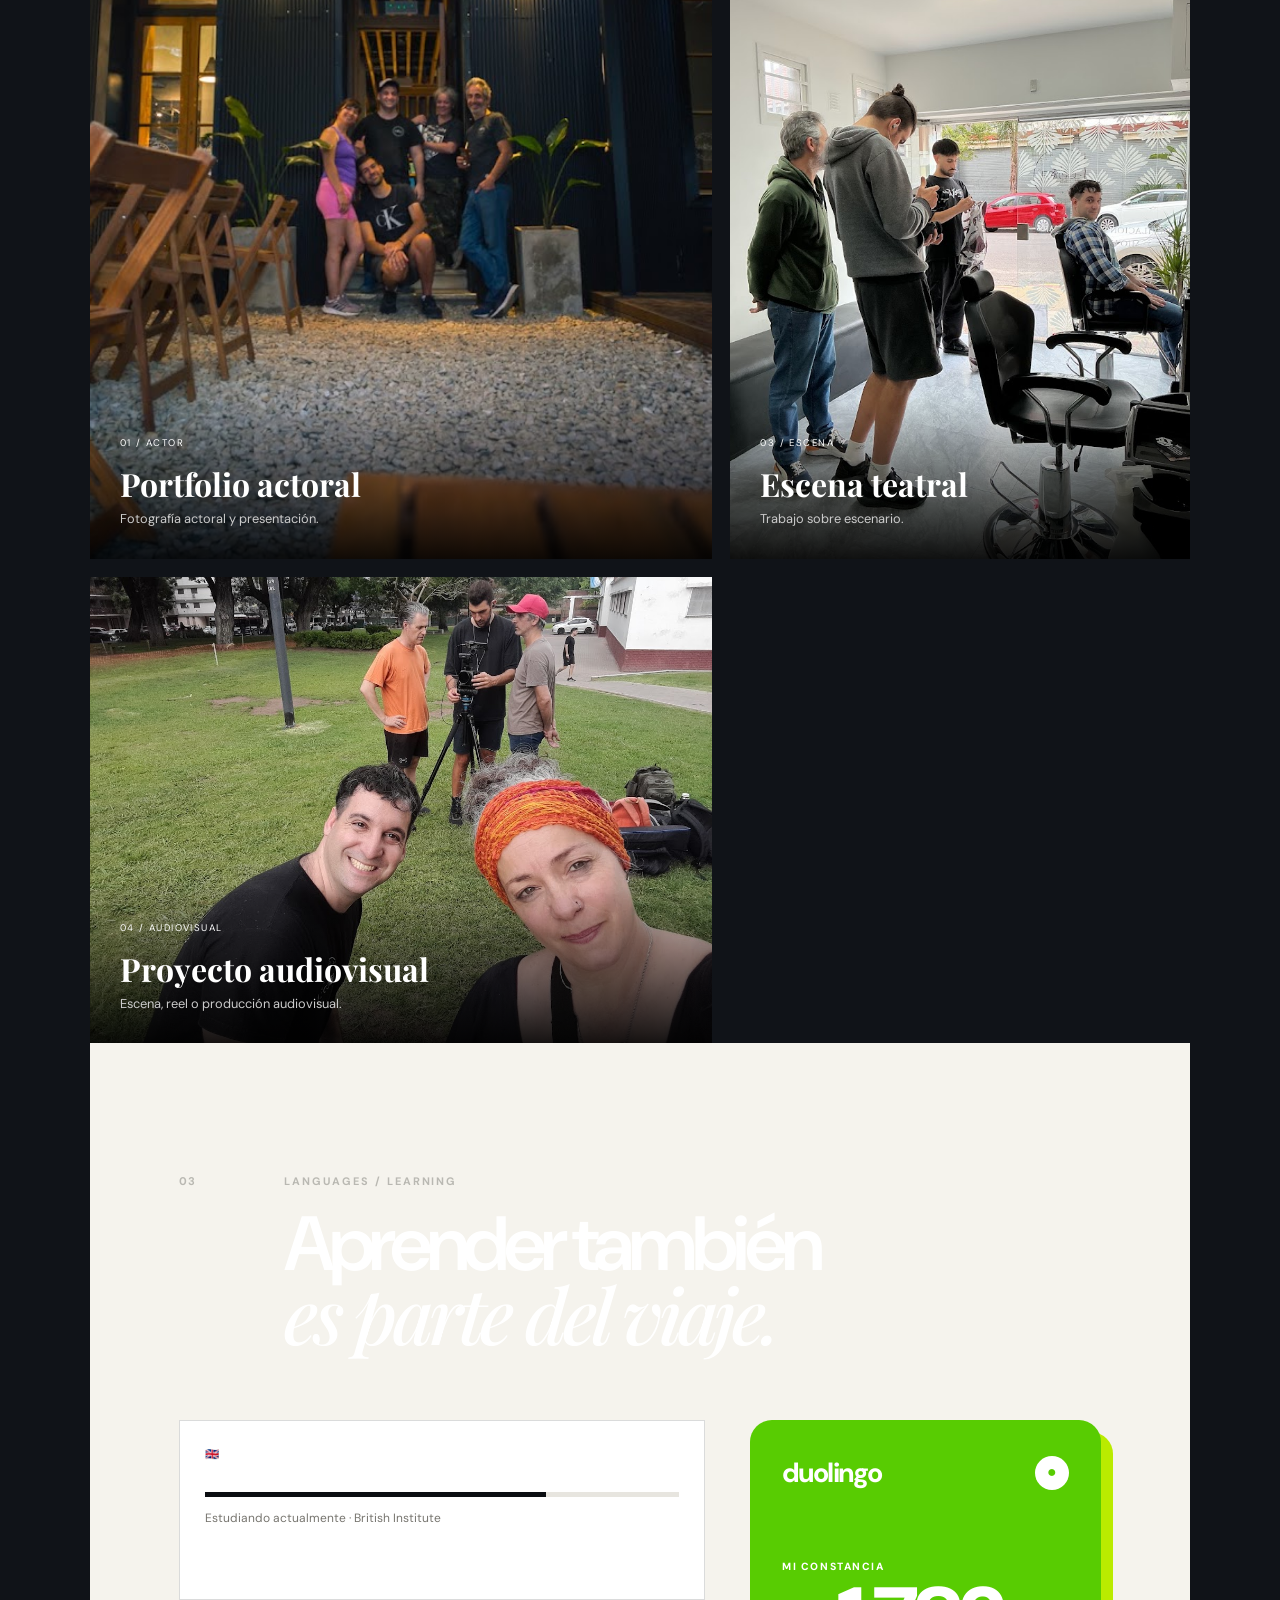
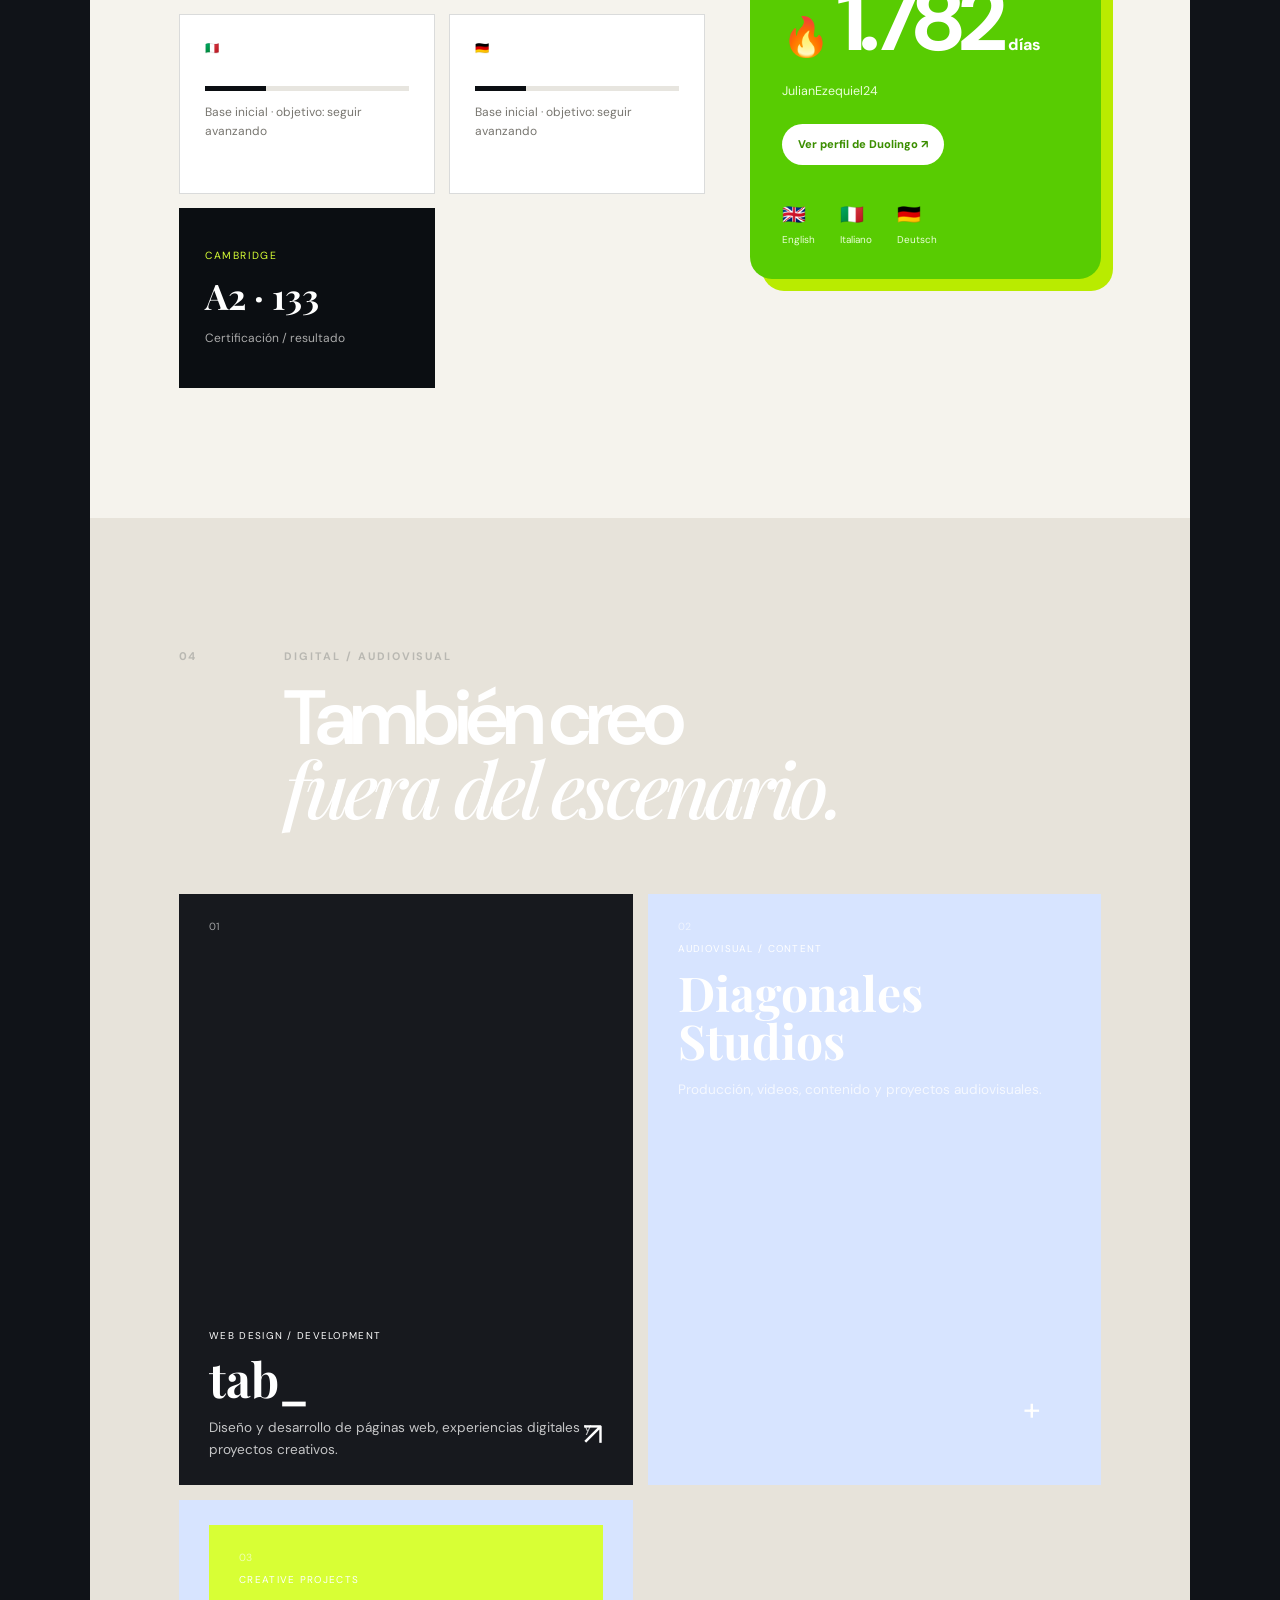
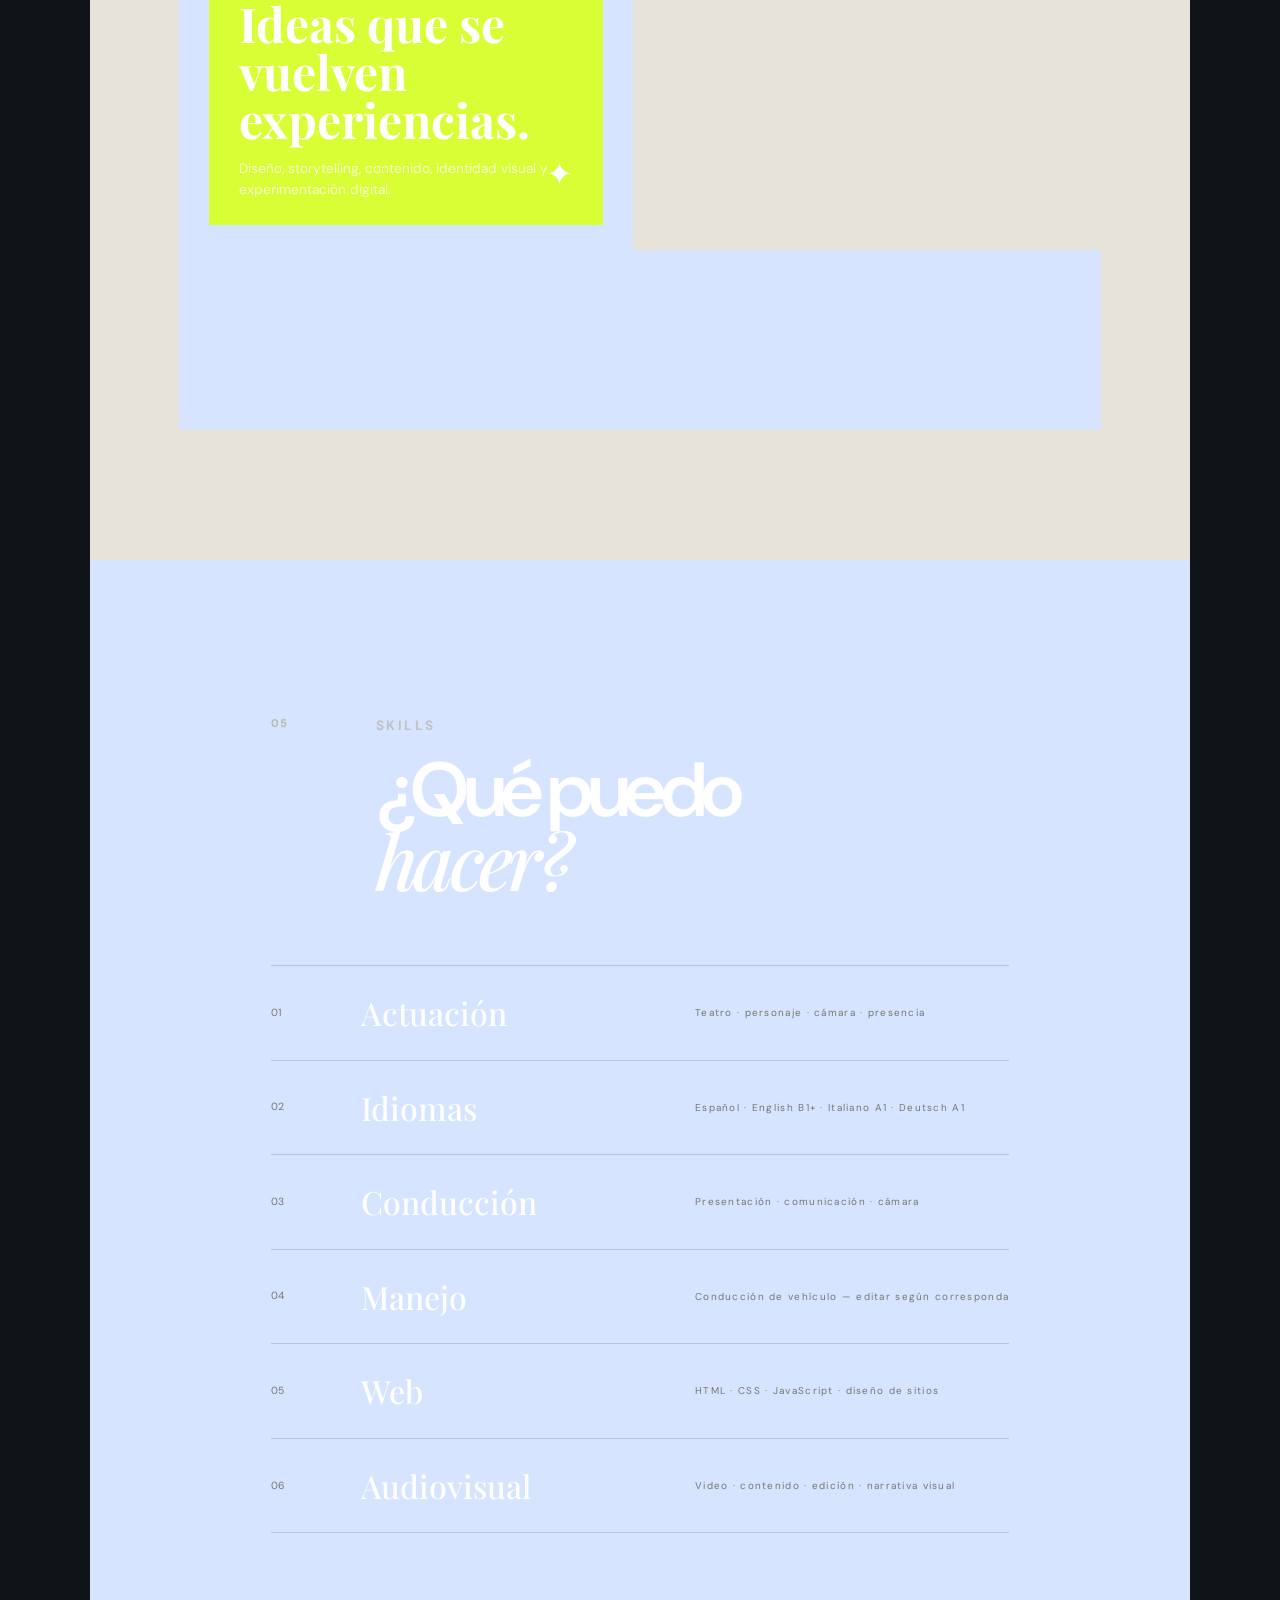
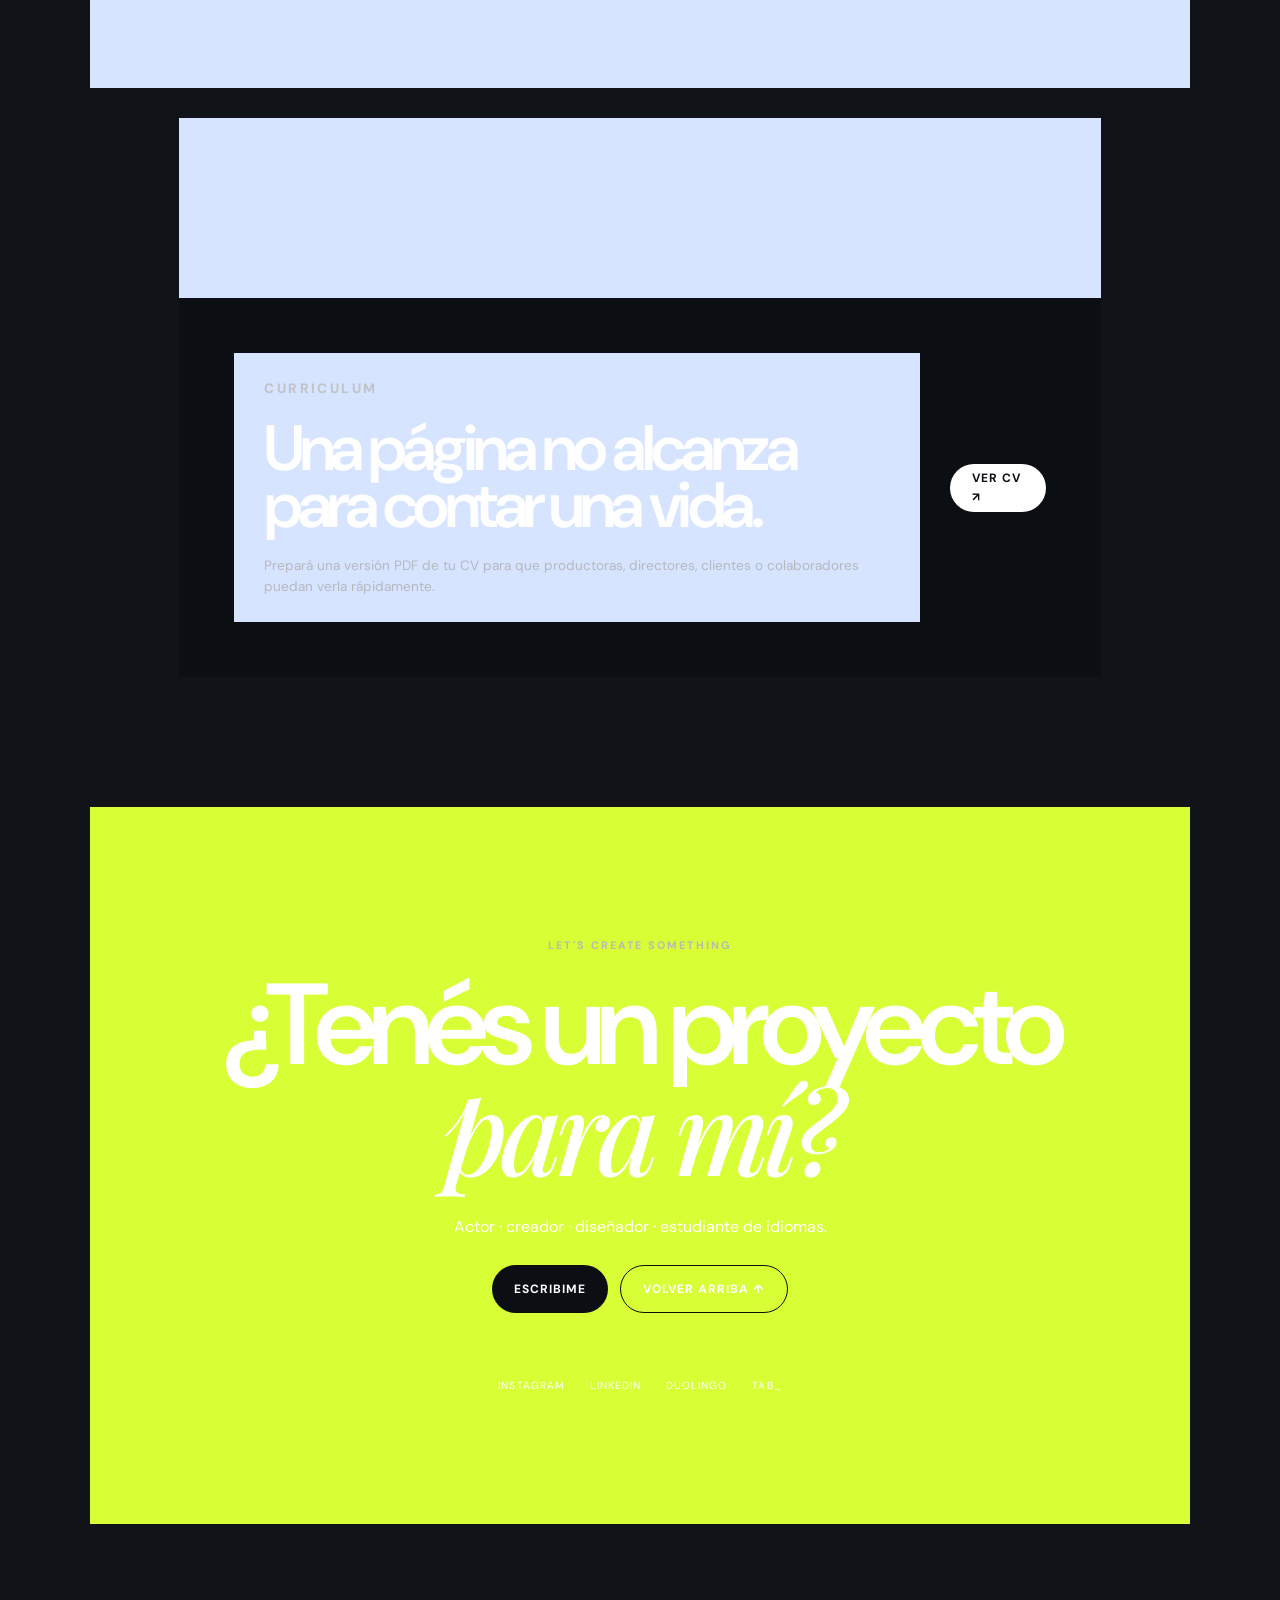
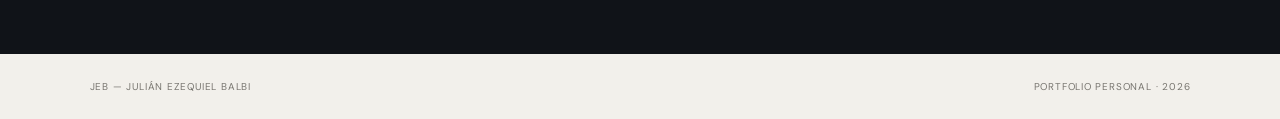
==== commit d3cd5b4e: "Add files via upload" ====
--- a/index.html
+++ b/index.html
@@ -1,214 +1,360 @@
 <!DOCTYPE html>
 <html lang="es">
 <head>
-    <meta charset="UTF-8">
-    <meta name="viewport" content="width=device-width, initial-scale=1.0">
-    <title>Julian Balbi - Soluciones Digitales & Audiovisuales</title>
-    <link rel="stylesheet" href="css/style.css">
-    <link href="https://fonts.googleapis.com/css2?family=Inter:wght@300;400;500;600&display=swap" rel="stylesheet">
-<link rel="stylesheet" href="https://cdnjs.cloudflare.com/ajax/libs/font-awesome/6.5.1/css/all.min.css">
-    <script src="https://cdnjs.cloudflare.com/ajax/libs/gsap/3.12.5/gsap.min.js"></script>
-    <script src="https://cdnjs.cloudflare.com/ajax/libs/gsap/3.12.5/ScrollTrigger.min.js"></script>
-
-
-
+  <meta charset="UTF-8">
+  <meta name="viewport" content="width=device-width, initial-scale=1.0">
+  <meta name="description" content="Portfolio personal de Julián Ezequiel Balbi — actor, estudiante de idiomas, creador de contenido y diseñador web.">
+  <title>Julián Ezequiel Balbi — Portfolio</title>
+  <link rel="preconnect" href="https://fonts.googleapis.com">
+  <link rel="preconnect" href="https://fonts.gstatic.com" crossorigin>
+  <link href="https://fonts.googleapis.com/css2?family=DM+Sans:wght@400;500;600;700&family=Playfair+Display:wght@500;600;700&display=swap" rel="stylesheet">
+  <link rel="stylesheet" href="style.css">
 </head>
+
 <body>
-    <!-- Header -->
-    <header class="header">
-        <nav class="nav">
-            <div class="logo">
-                <h1>JB</h1>
-            </div>
-            <ul class="nav-links">
-                <li><a href="#inicio" class="nav-link">Inicio</a></li>
-                <li><a href="#sobre-mi" class="nav-link">Sobre mí</a></li>
-                <li><a href="#proyectos" class="nav-link">Proyectos</a></li>
-                <li><a href="#tab" class="nav-link">tab_</a></li>
-                <li><a href="#contacto" class="nav-link">Contacto</a></li>
-            </ul>
-            <div class="hamburger">
-                <span></span>
-                <span></span>
-                <span></span>
-            </div>
-        </nav>
-    </header>
-
-    <!-- Hero Section -->
-    <section id="inicio" class="hero">
-        <div class="hero-content">
-            <div class="hero-text">
-                <h2 class="hero-title">Julian Balbi</h2>
-                <p class="hero-subtitle">Diseñador Multimedial | tab_ Solutions</p>
-                <div class="hero-buttons">
-                    <a href="#sobre-mi" class="btn-primary">Sobre mí</a>
-                    <a href="#tab" class="btn-secondary">Ver tab_</a>
-                </div>
-            </div>
-            <div class="hero-image">
-                <div class="image-placeholder">
-                    <img src="images/perfil.png" alt="Julian Balbi">
-                </div>
-            </div>
-        </div>
-    </section>
-
-    <!-- Sobre mí Section -->
-    <section id="sobre-mi" class="section sobre-mi">
-        <div class="container">
-            <h2 class="section-title">Sobre mí</h2>
-            <div class="sobre-mi-content">
-                <div class="sobre-mi-text">
-                    <p><strong>Trilingüe:</strong> Inglés (instituto + Duolingo 1400 días 🔥), Portugués fluido, Español nativo.</p>
-                    <p>Música en todos los idiomas: inglés, portugués, alemán, francés, italiano, árabe, catalán... depende del día 🎵</p>
-                    <p>Mate con mi mate ☕, café, cocino, helado fanático 🍦</p>
-                    <p>Soltero, vivo solo, sin mascotas 🏠</p>
-                    <p><strong>Trabajo:</strong> Con mi papá en <strong>tab_</strong> - Soluciones digitales y medios audiovisuales 💻</p>
-                    <p>Youtube adicto 📺, mantras indios 🕉️,🚀</p>
-                    <p><strong>Aventuras:</strong> Esquí ⛷️, buceo 🐠, playa 🏖️, montaña 🏔️, natación 🏊, Fortnite 🎮</p>
-                </div>
-                <div class="sobre-mi-stats">
-                    <div class="stat">
-                        <span class="stat-number">1400+</span>
-                        <span class="stat-label">Días Duolingo</span>
-                    </div>
-                    <div class="stat">
-                        <span class="stat-number">3</span>
-                        <span class="stat-label">Idiomas</span>
-                    </div>
-                    <div class="stat">
-                        <span class="stat-number">tab_</span>
-                        <span class="stat-label">Mi empresa</span>
-                    </div>
-                </div>
-            </div>
-        </div>
-    </section>
-
-    <!-- Proyectos Section -->
-    <section id="proyectos" class="section proyectos">
-        <div class="container">
-            <h2 class="section-title">Proyectos</h2>
-            <div class="grid proyectos-grid">
-                <div class="proyecto-card">
-                    <div class="proyecto-image">
-                        <img src="images/pelicula.jpg" alt="Herencia">
-                    </div>
-                    <div class="proyecto-content">
-                        <h3>Herencia</h3>
-                        <p><strong>Cortometraje:</strong> Su padre le regala un negocio para poner a prueba su capacidad de adaptación y ver si es digno de su fortuna. Dirigí, produje y edité.</p>
-                        <span class="role">Director • Productor • Editor</span>
-                    </div>
-                </div>
-                <div class="proyecto-card">
-                    <div class="proyecto-image">
-                        <img src="images/drone.jpg" alt="Portfolio Personal">
-                    </div>
-                    <div class="proyecto-content">
-                        <h3>Drone</h3>
-                        <p>Vuelos fotograficos personalizados con drone para tu empresa.</p>
-                        <span class="role">Full Stack Developer</span>
-                    </div>
-                </div>
-                <div class="proyecto-card">
-                    <div class="proyecto-image">
-                        <img src="images/tab.jpg" alt="Promo tab_">
-                    </div>
-                    <div class="proyecto-content">
-                        <h3>Promo tab_</h3>
-                        <p>Video promocional para mi empresa de soluciones digitales y audiovisuales.</p>
-                        <span class="role">Videógrafo • Motion Graphics</span>
-                    </div>
-                </div>
-            </div>
-        </div>
-    </section>
-
-    <!-- tab_ Section -->
-    <section id="tab" class="section tab">
-        <div class="container">
-            <h2 class="section-title">tab_</h2>
-            <p class="section-subtitle">Soluciones digitales y medios audiovisuales</p>
-            <div class="tab-content">
-                <div class="tab-services">
-                    <div class="service">
-                        <h3>🎬 Producción Audiovisual</h3>
-                        <p>Videos promocionales, cortometrajes, motion graphics</p>
-                    </div>
-                    <div class="service">
-                        <h3>💻 Desarrollo Web</h3>
-                        <p>Sitios modernos, responsive, minimalistas</p>
-                    </div>
-                    <div class="service">
-                        <h3>📱 Diseño Digital</h3>
-                        <p>Branding, UI/UX, identidad visual</p>
-                    </div>
-                </div>
-                <div class="tab-cta">
-                    <h3>¿Necesitas soluciones digitales?</h3>
-                    <a href="#contacto" class="btn-primary btn-large">Empecemos tu proyecto</a>
-                </div>
-            </div>
-        </div>
-    </section>
-
-    <!-- Galería -->
-    <section id="galeria" class="section galeria">
-        <div class="container">
-            <h2 class="section-title">Galería</h2>
-            <div class="fotos-grid">
-                <div class="foto-item">
-                    <img src="images/fotos/duolingo.jpg" alt="1400 días Duolingo">
-                </div>
-                <div class="foto-item">
-                    <img src="images/fotos/mate.jpg" alt="Mate time">
-                </div>
-                <div class="foto-item">
-                    <img src="images/fotos/esqui.jpg" alt="Esquí">
-                </div>
-                <div class="foto-item">
-                    <img src="images/fotos/buceo.jpg" alt="Buceo">
-                </div>
-                <div class="foto-item">
-                    <img src="images/fotos/playa.jpg" alt="Playa">
-                </div>
-                <div class="foto-item">
-                    <img src="images/fotos/montana.jpg" alt="Montaña">
-                </div>
-            </div>
-        </div>
-    </section>
-
-    <!-- Contacto -->
-    <section id="contacto" class="section contacto">
-        <div class="container">
-            <h2 class="section-title">Contacto</h2>
-            <div class="contact-content">
-                <div class="contact-info">
-                    <p>¿Proyecto audiovisual o digital?</p>
-                    <p class="contact-email">hola@tab-solutions.com</p>
-                <div class="social-links">
-                    <a href="https://instagram.com/julianbalbi" target="_blank" rel="noopener" title="Instagram"><i class="fab fa-instagram"></i></a>
-                    <a href="https://linkedin.com/in/julianbalbi" target="_blank" rel="noopener" title="LinkedIn"><i class="fab fa-linkedin"></i></a>
-                    <a href="https://youtube.com/@julianbalbi" target="_blank" rel="noopener" title="YouTube"><i class="fab fa-youtube"></i></a>
-                </div>
-                </div>
-                <form class="contact-form">
-                    <input type="text" placeholder="Tu nombre" required>
-                    <input type="email" placeholder="Tu email" required>
-                    <textarea placeholder="Tu proyecto..." rows="5" required></textarea>
-                    <button type="submit" class="btn-primary">Enviar mensaje</button>
-                </form>
-            </div>
-        </div>
-    </section>
-
-    <!-- Footer -->
-    <footer class="footer">
-        <p>&copy; 2024 Julian Balbi - tab_. Todos los derechos reservados.</p>
-    </footer>
-
-    <script src="js/script.js"></script>
+  <div class="cursor-glow" aria-hidden="true"></div>
+
+  <header class="site-header">
+    <a class="brand" href="#inicio" aria-label="Ir al inicio">
+      <span>JEB</span><small>Julián Ezequiel Balbi</small>
+    </a>
+
+    <button class="menu-toggle" aria-label="Abrir menú" aria-expanded="false">☰</button>
+
+    <nav class="nav" aria-label="Navegación principal">
+      <a href="#sobre-mi">Sobre mí</a>
+      <a href="#actor">Actor</a>
+      <a href="#idiomas">Idiomas</a>
+      <a href="#proyectos">Proyectos</a>
+      <a href="#habilidades">Qué hago</a>
+      <a class="nav-cta" href="#contacto">Contacto</a>
+    </nav>
+  </header>
+
+  <main>
+    <!-- HERO -->
+    <section id="inicio" class="hero section">
+      <div class="hero-copy reveal">
+        <p class="eyebrow">ACTOR · IDIOMAS · CREADOR · WEB</p>
+        <h1>Julián<br><em>Ezequiel</em><br>Balbi.</h1>
+        <p class="hero-text">
+          Una vida construida entre el escenario, los idiomas, el audiovisual
+          y el mundo digital. Este portfolio reúne lo que aprendí, lo que hago
+          y hacia dónde quiero seguir creciendo.
+        </p>
+
+        <div class="hero-actions">
+          <a class="btn btn-primary" href="#actor">Ver portfolio</a>
+          <a class="btn btn-ghost" href="#sobre-mi">Conoceme →</a>
+        </div>
+
+        <div class="hero-meta">
+          <span>📍 La Plata, Argentina</span>
+          <span>Disponible para proyectos</span>
+        </div>
+      </div>
+
+      <div class="hero-visual reveal">
+        <div class="portrait-frame">
+  <img src="assets/yo.png" alt="Julián Ezequiel Balbi">
+</div>
+        <div class="floating-note note-one">ACTOR</div>
+        <div class="floating-note note-two">SPANISH · ENGLISH · ITALIAN · PORTUGUESE · DEUTSCH</div>
+        <div class="vertical-label">PORTFOLIO / 2026</div>
+      </div>
+    </section>
+
+    <!-- SOBRE MI -->
+    <section id="sobre-mi" class="section about">
+      <div class="section-heading reveal">
+        <span class="section-number">01</span>
+        <div>
+          <p class="eyebrow">LA PERSONA DETRÁS DEL PORTFOLIO</p>
+          <h2>Una historia<br><em>en movimiento.</em></h2>
+        </div>
+      </div>
+
+      <div class="about-grid">
+        <div class="about-copy reveal">
+          <p class="lead">
+            Soy <strong>Julián Ezequiel Balbi</strong>. Me interesa combinar
+            interpretación, comunicación, idiomas, tecnología y creación de contenido.
+          </p>
+          <p>
+            Estudié teatro durante cuatro años y esa experiencia me enseñó a trabajar
+            con el cuerpo, la voz, la presencia y la construcción de personajes.
+            También estudié inglés y portugués, durante mi infancia, incluyendo lecturas de autores como Hermann Hesse y motivandome a aprender Alemán y leer sobre psicología con Carl Gustav Jung y cada vez que podía adquirir sus volúmenes en Inglés o Portugués en alguna vacación a dichos países, luego intentando expandir hacia el Italiano, me compré una novela poética... o el SteppenWolf (el Lobo estepário de Hesse) y sigo ampliando mi formación con italiano y alemán. Quedaron varados otros como Francés, Arabe, Chino, Japonés... pero algo los abordé.
+            Actuamente puede decirse que soy Trilingue: Español, Portugués e Inglés.
+            Está en desarrollo la película Por Propia Decisión, y participé de otra película como extra. Me está gustando mucho más el Cine o Audiovisual que el teatro. Pero bueno también me gustaría volver a crear material teatral y presentar en teatros nuevamente.
+          </p>
+          <p>
+            En paralelo, trabajo en el universo digital: participo en <strong>tab_</strong>,
+            donde desarrollo sitios web, y en proyectos audiovisuales junto a
+            <strong>Diagonales Studios</strong>.
+          </p>
+          <blockquote>
+            “No quiero que mi portfolio muestre solamente lo que hice.
+            Quiero que muestre todo lo que todavía puedo hacer.”
+          </blockquote>
+        </div>
+
+        <div class="timeline reveal">
+          <div class="timeline-item">
+            <span>01</span>
+            <div><strong>Teatro</strong><small>4 años de formación actoral</small></div>
+          </div>
+          <div class="timeline-item">
+            <span>02</span>
+            <div><strong>Idiomas</strong><small>Inglés B1+ · Italiano A1 · Alemán A1</small></div>
+          </div>
+          <div class="timeline-item">
+            <span>03</span>
+            <div><strong>Tecnología</strong><small>Diseño y desarrollo web · tab_</small></div>
+          </div>
+          <div class="timeline-item">
+            <span>04</span>
+            <div><strong>Audiovisual</strong><small>Contenido, video y proyectos creativos</small></div>
+          </div>
+        </div>
+      </div>
+    </section>
+
+    <!-- ACTOR -->
+    <section id="actor" class="section actor-section">
+      <div class="section-heading reveal">
+        <span class="section-number">02</span>
+        <div>
+          <p class="eyebrow">ACTOR / PERFORMANCE</p>
+          <h2>Frente a cámara.<br><em>Sobre el escenario.</em></h2>
+        </div>
+      </div>
+
+      <div class="actor-intro reveal">
+        <p>
+Empecé a filmar una película, soy el actor principal. Un nombre posible es Por Propia Decisión. Soy dueño de un Bar llamado FOOD, ya que mi padre me da este espacio para aprender a emprender la vida. Me llamo Matias. Mi papá Franco. Tengo madrastra, se llama Debora, la cual me viene a increpar o amenazar ya ue ve que no estoy haciendo buen uso del Bar y ella quiere preservar el Patrimonio.
+
+Al cabo de un tiempo empiezo a mejorar el Bar.
+una historia con conflicto emocional, crecimiento personal y un escenario visual fuerte: un bar como metáfora de identidad y maduración.
+        </p>
+        <span class="tag">Por Propia Decisión</span>
+        <span class="tag">Backstage</span>
+        <span class="tag">2025</span>
+      </div>
+
+      <div id="actorGallery" class="portfolio-grid">
+
+  <!-- FOTO 1 -->
+  <article class="portfolio-card large reveal">
+    <img src="assets/actor-00.jpg" alt="Julián Ezequiel Balbi - Portfolio actoral">
+    <div class="card-overlay">
+      <span>01 / ACTOR</span>
+      <h3>Portfolio actoral</h3>
+      <p>Fotografía actoral y presentación.</p>
+    </div>
+  </article>
+
+  <!-- FOTO 2 -->
+  <article class="portfolio-card reveal">
+    <img src="assets/actor-02.jpg" alt="Julián Ezequiel Balbi - Actor">
+    <div class="card-overlay">
+      <span>02 / ACTOR</span>
+      <h3>Personaje</h3>
+      <p>Fotografía / personaje.</p>
+    </div>
+  </article>
+
+  <!-- FOTO 3 -->
+  <article class="portfolio-card reveal">
+    <img src="assets/actor-03.jpg" alt="Julián Ezequiel Balbi - Escena">
+    <div class="card-overlay">
+      <span>03 / ESCENA</span>
+      <h3>Escena teatral</h3>
+      <p>Trabajo sobre escenario.</p>
+    </div>
+  </article>
+
+  <!-- FOTO / REEL 4 -->
+  <article class="portfolio-card wide reveal">
+    <img src="assets/actor-04.jpg" alt="Julián Ezequiel Balbi - Proyecto audiovisual">
+    <div class="card-overlay">
+      <span>04 / AUDIOVISUAL</span>
+      <h3>Proyecto audiovisual</h3>
+      <p>Escena, reel o producción audiovisual.</p>
+    </div>
+  </article>
+
+</div>
+
+    <!-- IDIOMAS / DUOLINGO -->
+    <section id="idiomas" class="section languages-section">
+      <div class="section-heading reveal">
+        <span class="section-number">03</span>
+        <div>
+          <p class="eyebrow">LANGUAGES / LEARNING</p>
+          <h2>Aprender también<br><em>es parte del viaje.</em></h2>
+        </div>
+      </div>
+
+      <div class="languages-layout">
+        <div class="language-cards reveal">
+          <div class="language-card main-language">
+            <div class="lang-top"><span>🇬🇧 ENGLISH</span><b>B1+</b></div>
+            <div class="meter"><i style="width: 72%"></i></div>
+            <p>Estudiando actualmente · British Institute</p>
+            <a href="https://www.cambridgeenglish.org/es/" target="_blank" rel="noopener">Cambridge English ↗</a>
+          </div>
+
+          <div class="language-card">
+            <div class="lang-top"><span>🇮🇹 ITALIANO</span><b>A1</b></div>
+            <div class="meter"><i style="width: 30%"></i></div>
+            <p>Base inicial · objetivo: seguir avanzando</p>
+          </div>
+
+          <div class="language-card">
+            <div class="lang-top"><span>🇩🇪 DEUTSCH</span><b>A1</b></div>
+            <div class="meter"><i style="width: 25%"></i></div>
+            <p>Base inicial · objetivo: seguir avanzando</p>
+          </div>
+
+          <div class="certificate-card">
+            <span>CAMBRIDGE</span>
+            <strong>A2 · 133</strong>
+            <small>Certificación / resultado</small>
+          </div>
+        </div>
+
+        <div class="duolingo-card reveal">
+          <div class="duo-header">
+            <span class="duo-logo">duolingo</span>
+            <span class="duo-leaf">●</span>
+          </div>
+
+          <p class="duo-kicker">MI CONSTANCIA</p>
+          <div class="streak">
+            <span class="flame">🔥</span>
+            <strong id="streakNumber">000</strong>
+            <span>días</span>
+          </div>
+          <p class="duo-copy">
+JulianEzequiel24          </p>
+          <a class="duo-button" href="https://www.duolingo.com/profile/JulianEzequiel24" target="_blank" rel="noopener">
+            Ver perfil de Duolingo ↗
+          </a>
+          <div class="duo-stat-row">
+            <div><b>🇬🇧</b><small>English</small></div>
+            <div><b>🇮🇹</b><small>Italiano</small></div>
+            <div><b>🇩🇪</b><small>Deutsch</small></div>
+          </div>
+        </div>
+      </div>
+    </section>
+
+    <!-- PROYECTOS -->
+    <section id="proyectos" class="section projects-section">
+      <div class="section-heading reveal">
+        <span class="section-number">04</span>
+        <div>
+          <p class="eyebrow">DIGITAL / AUDIOVISUAL</p>
+          <h2>También creo<br><em>fuera del escenario.</em></h2>
+        </div>
+      </div>
+
+      <div class="project-grid">
+        <a class="project-card tab-project reveal" href="https://tab.ar/" target="_blank" rel="noopener">
+          <span class="project-index">01</span>
+          <div>
+            <small>WEB DESIGN / DEVELOPMENT</small>
+            <h3>tab_</h3>
+            <p>Diseño y desarrollo de páginas web, experiencias digitales y proyectos creativos.</p>
+          </div>
+          <span class="project-arrow">↗</span>
+        </a>
+
+        <div class="project-card diagonal-project reveal">
+          <span class="project-index">02</span>
+          <div>
+            <small>AUDIOVISUAL / CONTENT</small>
+            <h3>Diagonales Studios</h3>
+            <p>Producción, videos, contenido y proyectos audiovisuales.</p>
+            <a class="project-card diagonal-project reveal"   href="https://diagonales-studios.tab.ar/"   target="_blank"   rel="noopener">
+          </div>
+          <span class="project-arrow">+</span>
+        </div>
+
+        <div class="project-card creative-project reveal">
+          <span class="project-index">03</span>
+          <div>
+            <small>CREATIVE PROJECTS</small>
+            <h3>Ideas que se vuelven experiencias.</h3>
+            <p>Diseño, storytelling, contenido, identidad visual y experimentación digital.</p>
+          </div>
+          <span class="project-arrow">✦</span>
+        </div>
+      </div>
+    </section>
+
+    <!-- HABILIDADES -->
+    <section id="habilidades" class="section skills-section">
+      <div class="section-heading reveal">
+        <span class="section-number">05</span>
+        <div>
+          <p class="eyebrow">SKILLS</p>
+          <h2>¿Qué puedo<br><em>hacer?</em></h2>
+        </div>
+      </div>
+
+      <div class="skills-list reveal">
+        <div class="skill"><span>01</span><strong>Actuación</strong><small>Teatro · personaje · cámara · presencia</small></div>
+        <div class="skill"><span>02</span><strong>Idiomas</strong><small>Español · English B1+ · Italiano A1 · Deutsch A1</small></div>
+        <div class="skill"><span>03</span><strong>Conducción</strong><small>Presentación · comunicación · cámara</small></div>
+        <div class="skill"><span>04</span><strong>Manejo</strong><small>Conducción de vehículo — editar según corresponda</small></div>
+        <div class="skill"><span>05</span><strong>Web</strong><small>HTML · CSS · JavaScript · diseño de sitios</small></div>
+        <div class="skill"><span>06</span><strong>Audiovisual</strong><small>Video · contenido · edición · narrativa visual</small></div>
+      </div>
+    </section>
+
+    <!-- CV -->
+    <section class="section cv-section">
+      <div class="cv-panel reveal">
+        <div>
+          <p class="eyebrow">CURRICULUM</p>
+          <h2>Una página no alcanza para contar una vida.</h2>
+          <p>
+            Prepará una versión PDF de tu CV para que productoras, directores,
+            clientes o colaboradores puedan verla rápidamente.
+          </p>
+        </div>
+        <a class="btn btn-light" href="assets/CV-Julian-Balbi.pdf" target="_blank">Ver CV ↗</a>
+      </div>
+    </section>
+
+    <!-- CONTACTO -->
+    <section id="contacto" class="section contact-section">
+      <div class="contact-inner reveal">
+        <p class="eyebrow">LET'S CREATE SOMETHING</p>
+        <h2>¿Tenés un proyecto<br><em>para mí?</em></h2>
+        <p>Actor · creador · diseñador · estudiante de idiomas.</p>
+
+        <div class="contact-actions">
+          <a class="btn btn-primary" href="mailto:tuemail@ejemplo.com">Escribime</a>
+          <a class="btn btn-ghost" href="#inicio">Volver arriba ↑</a>
+        </div>
+
+        <div class="social-links">
+          <a href="#" aria-label="Instagram">Instagram</a>
+          <a href="#" aria-label="LinkedIn">LinkedIn</a>
+          <a href="https://www.duolingo.com/profile/JulianEzequiel24" target="_blank" rel="noopener">Duolingo</a>
+          <a href="https://tab.ar/" target="_blank" rel="noopener">tab_</a>
+        </div>
+      </div>
+    </section>
+  </main>
+
+  <footer>
+    <span>JEB — Julián Ezequiel Balbi</span>
+    <span>Portfolio personal · 2026</span>
+  </footer>
+
+  <script src="script.js"></script>
 </body>
-</html>+</html>
--- a/style.css
+++ b/style.css
@@ -0,0 +1,387 @@
+* {
+  box-sizing: border-box;
+  margin: 0;
+  padding: 0;
+}
+
+:root {
+  --ink: #0b0e12;
+  --paper: #f2f0eb;
+  --paper-2: #e7e3da;
+  --muted: #77756f;
+  --line: rgba(11, 14, 18, .15);
+  --lime: #d8ff35;
+  --green: #58cc02;
+  --green-dark: #3b8e00;
+  --white: #fff;
+  --serif: "Playfair Display", Georgia, serif;
+  --sans: "DM Sans", Arial, sans-serif;
+}
+
+html {
+  scroll-behavior: smooth;
+  scroll-padding-top: 90px;
+}
+
+body {
+  font-family: var(--sans);
+  background: var(--paper);
+  color: var(--ink);
+  line-height: 1.55;
+  overflow-x: hidden;
+}
+
+a { color: inherit; text-decoration: none; }
+img { max-width: 100%; display: block; }
+
+.cursor-glow {
+  width: 260px;
+  height: 260px;
+  border-radius: 50%;
+  position: fixed;
+  pointer-events: none;
+  background: radial-gradient(circle, rgba(216,255,53,.16), transparent 65%);
+  transform: translate(-50%, -50%);
+  z-index: 0;
+  transition: left .12s ease, top .12s ease;
+}
+
+.site-header {
+  position: fixed;
+  top: 0;
+  left: 0;
+  width: 100%;
+  height: 78px;
+  z-index: 100;
+  display: flex;
+  align-items: center;
+  justify-content: space-between;
+  padding: 0 5vw;
+  border-bottom: 1px solid transparent;
+  transition: .3s ease;
+}
+
+.site-header.scrolled {
+  background: rgba(242,240,235,.9);
+  backdrop-filter: blur(18px);
+  border-color: var(--line);
+}
+
+.brand {
+  display: flex;
+  align-items: baseline;
+  gap: 10px;
+  font-weight: 800;
+  letter-spacing: -.04em;
+}
+
+.brand > span { font-size: 1.4rem; }
+.brand small { font-size: .62rem; letter-spacing: .12em; text-transform: uppercase; color: var(--muted); }
+
+.nav { display: flex; align-items: center; gap: 26px; font-size: .78rem; text-transform: uppercase; letter-spacing: .08em; }
+.nav a { position: relative; }
+.nav a:not(.nav-cta)::after {
+  content: "";
+  position: absolute;
+  height: 1px;
+  width: 0;
+  left: 0;
+  bottom: -6px;
+  background: currentColor;
+  transition: width .3s;
+}
+.nav a:hover::after { width: 100%; }
+.nav-cta { padding: 10px 16px; border: 1px solid var(--ink); border-radius: 100px; }
+
+.menu-toggle { display: none; border: 0; background: transparent; font-size: 1.4rem; }
+
+.section {
+  position: relative;
+  z-index: 1;
+  padding: 130px 7vw;
+  max-width: 1500px;
+  margin: auto;
+}
+
+.hero {
+  min-height: 100vh;
+  display: grid;
+  grid-template-columns: 1fr 1fr;
+  gap: 5vw;
+  align-items: center;
+  padding-top: 150px;
+}
+
+.eyebrow {
+  font-size: .68rem;
+  letter-spacing: .18em;
+  font-weight: 700;
+  text-transform: uppercase;
+  margin-bottom: 20px;
+}
+
+.hero h1 {
+  font-size: clamp(4rem, 9vw, 8.8rem);
+  line-height: .79;
+  letter-spacing: -.075em;
+  font-weight: 600;
+}
+
+.hero h1 em,
+h2 em {
+  font-family: var(--serif);
+  font-weight: 500;
+  letter-spacing: -.06em;
+}
+
+.hero-text {
+  max-width: 550px;
+  margin: 35px 0 28px;
+  color: #4f4d48;
+  font-size: 1rem;
+}
+
+.hero-actions, .contact-actions { display: flex; gap: 12px; flex-wrap: wrap; }
+
+.btn {
+  display: inline-flex;
+  align-items: center;
+  justify-content: center;
+  min-height: 48px;
+  padding: 0 22px;
+  border-radius: 100px;
+  font-size: .75rem;
+  font-weight: 700;
+  letter-spacing: .08em;
+  text-transform: uppercase;
+  transition: transform .25s, background .25s, color .25s;
+}
+.btn:hover { transform: translateY(-3px); }
+.btn-primary { background: var(--ink); color: var(--white); }
+.btn-ghost { border: 1px solid var(--ink); }
+.btn-light { background: var(--white); color: var(--ink); }
+
+.hero-meta { display: flex; gap: 22px; margin-top: 55px; color: var(--muted); font-size: .68rem; text-transform: uppercase; letter-spacing: .1em; flex-wrap: wrap; }
+
+.hero-visual { min-height: 600px; position: relative; display: grid; place-items: center; }
+.portrait-frame {
+  width: min(72%, 490px);
+  aspect-ratio: 4 / 5;
+  background: #12161c;
+  border-radius: 4px;
+  transform: rotate(3deg);
+  box-shadow: 35px 35px 0 var(--lime);
+  overflow: hidden;
+}
+.portrait-placeholder {
+  width: 100%; height: 100%;
+  display: grid; place-content: center; text-align: center;
+  color: white;
+  background:
+    linear-gradient(145deg, rgba(0,0,0,.05), rgba(0,0,0,.7)),
+    radial-gradient(circle at 50% 35%, #3d5363 0, #16232e 35%, #090c10 70%);
+  letter-spacing: .12em;
+}
+.portrait-placeholder span { font-size: 2.5rem; line-height: .9; font-weight: 800; }
+.portrait-placeholder small { margin-top: 18px; color: #aaa; font-size: .65rem; }
+.floating-note {
+  position: absolute;
+  background: var(--white);
+  padding: 10px 14px;
+  box-shadow: 0 15px 40px rgba(0,0,0,.15);
+  font-size: .6rem;
+  font-weight: 800;
+  letter-spacing: .13em;
+}
+.note-one { left: 3%; top: 17%; transform: rotate(-8deg); }
+.note-two { right: -1%; bottom: 16%; transform: rotate(6deg); max-width: 200px; }
+.vertical-label {
+  position: absolute;
+  right: 2%;
+  top: 15%;
+  writing-mode: vertical-rl;
+  font-size: .58rem;
+  letter-spacing: .18em;
+  color: var(--muted);
+}
+
+.section-heading {
+  display: grid;
+  grid-template-columns: 80px 1fr;
+  gap: 25px;
+  margin-bottom: 65px;
+}
+.section-number { font-size: .7rem; font-weight: 700; letter-spacing: .1em; }
+h2 { font-size: clamp(3rem, 6vw, 6.5rem); line-height: .9; letter-spacing: -.07em; font-weight: 600; }
+
+.about { background: var(--paper-2); max-width: none; }
+.about-grid { max-width: 1150px; margin: auto; display: grid; grid-template-columns: 1.1fr .9fr; gap: 9vw; }
+.about-copy p { margin-bottom: 20px; color: #4e4c47; }
+.about-copy .lead { font-size: 1.4rem; line-height: 1.35; color: var(--ink); }
+blockquote { margin-top: 45px; padding: 25px 0 0 25px; border-left: 3px solid var(--ink); font-family: var(--serif); font-size: 1.5rem; line-height: 1.3; }
+.timeline { border-top: 1px solid var(--line); }
+.timeline-item { display: grid; grid-template-columns: 55px 1fr; gap: 20px; padding: 25px 0; border-bottom: 1px solid var(--line); }
+.timeline-item span { font-size: .7rem; color: var(--muted); }
+.timeline-item strong { display: block; font-size: 1.05rem; }
+.timeline-item small { display: block; margin-top: 5px; color: var(--muted); }
+
+.actor-section { background: #101318; color: white; max-width: none; }
+.actor-section .section-number, .actor-section .eyebrow { color: #b9b8b2; }
+.actor-intro { max-width: 780px; margin-left: 105px; margin-bottom: 55px; color: #b9b8b2; }
+.tag { display: inline-block; border: 1px solid #4a4d52; border-radius: 100px; padding: 7px 11px; margin: 20px 5px 0 0; font-size: .6rem; letter-spacing: .12em; }
+.portfolio-grid { max-width: 1180px; margin: auto; display: grid; grid-template-columns: 1.15fr .85fr; gap: 18px; }
+.portfolio-card { min-height: 350px; position: relative; overflow: hidden; background: #1b1f25; }
+.portfolio-card.large { grid-row: span 2; min-height: 720px; }
+.portfolio-card img { width: 100%; height: 100%; object-fit: cover; transition: transform .7s ease; }
+.portfolio-card:hover img { transform: scale(1.04); }
+.card-overlay {
+  position: absolute; left: 0; right: 0; bottom: 0; padding: 30px;
+  background: linear-gradient(transparent, rgba(0,0,0,.9));
+}
+.card-overlay span { font-size: .6rem; letter-spacing: .15em; }
+.card-overlay h3 { font-family: var(--serif); font-size: 2rem; margin-top: 5px; }
+.card-overlay p { color: #ccc; font-size: .8rem; max-width: 500px; }
+.empty-card { height: 100%; min-height: 350px; display: flex; flex-direction: column; justify-content: center; padding: 35px; background: linear-gradient(145deg, #252a31, #12151a); }
+.empty-card span { color: var(--lime); font-size: .7rem; margin-bottom: 25px; }
+.empty-card strong { font-size: 2rem; line-height: 1; }
+.empty-card small { color: #888; margin-top: 12px; }
+.empty-card.landscape { min-height: 250px; }
+
+.upload-section { padding-top: 60px; padding-bottom: 60px; }
+.upload-box {
+  border: 1px dashed #aaa79f;
+  padding: 28px;
+  display: flex; align-items: center; justify-content: space-between; gap: 25px;
+  background: rgba(255,255,255,.35);
+}
+.upload-box h3 { font-size: 1.5rem; margin-bottom: 5px; }
+.upload-box p { max-width: 700px; color: var(--muted); font-size: .82rem; }
+.upload-btn { background: var(--ink); color: white; padding: 14px 20px; border-radius: 100px; cursor: pointer; font-size: .72rem; font-weight: 700; white-space: nowrap; }
+.preview-grid { display: grid; grid-template-columns: repeat(4, 1fr); gap: 12px; margin-top: 12px; }
+.preview-item { aspect-ratio: 1; background: #ddd; overflow: hidden; position: relative; }
+.preview-item img { width: 100%; height: 100%; object-fit: cover; }
+
+.languages-section { max-width: none; background: #f5f3ed; }
+.languages-layout { max-width: 1180px; margin: auto; display: grid; grid-template-columns: 1.2fr .8fr; gap: 45px; align-items: start; }
+.language-cards { display: grid; grid-template-columns: 1fr 1fr; gap: 14px; }
+.language-card, .certificate-card { padding: 25px; background: white; border: 1px solid var(--line); min-height: 180px; }
+.language-card.main-language { grid-column: span 2; }
+.lang-top { display: flex; justify-content: space-between; font-size: .72rem; font-weight: 800; letter-spacing: .1em; }
+.lang-top b { font-size: 1rem; }
+.meter { height: 5px; background: #e7e5df; margin: 22px 0 12px; }
+.meter i { display: block; height: 100%; background: var(--ink); }
+.language-card p, .certificate-card small { font-size: .75rem; color: var(--muted); }
+.language-card a { display: inline-block; margin-top: 16px; font-size: .7rem; font-weight: 800; text-decoration: underline; }
+.certificate-card { background: var(--ink); color: white; display: flex; flex-direction: column; justify-content: center; }
+.certificate-card span { color: var(--lime); font-size: .65rem; letter-spacing: .15em; }
+.certificate-card strong { font-family: var(--serif); font-size: 2.2rem; margin: 5px 0; }
+.certificate-card small { color: #aaa; }
+
+.duolingo-card {
+  background: var(--green);
+  color: white;
+  border-radius: 22px;
+  padding: 32px;
+  min-height: 430px;
+  box-shadow: 12px 12px 0 #b9eb00;
+}
+.duo-header { display: flex; justify-content: space-between; align-items: center; }
+.duo-logo { font-size: 1.7rem; font-weight: 800; letter-spacing: -.07em; }
+.duo-leaf { width: 34px; height: 34px; border-radius: 50%; background: white; color: var(--green); display: grid; place-items: center; }
+.duo-kicker { margin-top: 65px; font-size: .65rem; font-weight: 800; letter-spacing: .15em; }
+.streak { display: flex; align-items: baseline; gap: 7px; margin: 5px 0 15px; }
+.streak .flame { font-size: 2.4rem; }
+.streak strong { font-size: clamp(4rem, 7vw, 6rem); line-height: .9; letter-spacing: -.07em; }
+.streak span:last-child { font-weight: 800; }
+.duo-copy { font-size: .78rem; max-width: 340px; color: #eaffd9; }
+.duo-button { display: inline-block; margin-top: 22px; padding: 12px 16px; background: white; color: var(--green-dark); border-radius: 100px; font-size: .7rem; font-weight: 800; }
+.duo-stat-row { display: flex; gap: 25px; margin-top: 35px; }
+.duo-stat-row div { display: grid; gap: 2px; }
+.duo-stat-row b { font-size: 1.2rem; }
+.duo-stat-row small { font-size: .62rem; color: #eaffd9; }
+
+.projects-section { max-width: none; background: var(--paper-2); }
+.project-grid { max-width: 1180px; margin: auto; display: grid; grid-template-columns: 1fr 1fr; gap: 15px; }
+.project-card {
+  min-height: 180px; padding: 25px 30px; position: relative; overflow: hidden;
+  display: flex; flex-direction: column; justify-content: space-between;
+  transition: transform .3s;
+}
+.project-card:hover { transform: translateY(-5px); }
+.tab-project { background: #17191e; color: white; }
+.diagonal-project { background: #d7e4ff; }
+.creative-project { grid-column: span 2; background: var(--lime); }
+.project-index { font-size: .65rem; opacity: .6; }
+.project-card small { font-size: .62rem; letter-spacing: .13em; }
+.project-card h3 { font-family: var(--serif); font-size: 3rem; line-height: 1; margin: 8px 0 15px; max-width: 700px; }
+.project-card p { max-width: 570px; opacity: .75; font-size: .85rem; }
+.project-arrow { position: absolute; right: 30px; bottom: 25px; font-size: 2rem; }
+.inline-link { margin-top: 20px; padding: 0; border: 0; background: transparent; text-decoration: underline; cursor: pointer; font: inherit; }
+
+.skills-section { max-width: none; }
+.skills-list { max-width: 1180px; margin: auto; border-top: 1px solid var(--line); }
+.skill { display: grid; grid-template-columns: 70px 1fr 1fr; gap: 20px; padding: 22px 0; border-bottom: 1px solid var(--line); align-items: center; }
+.skill span { font-size: .65rem; color: var(--muted); }
+.skill strong { font-size: clamp(1.4rem, 2.5vw, 2.5rem); font-family: var(--serif); font-weight: 500; }
+.skill small { color: var(--muted); }
+
+.cv-section { padding-top: 30px; padding-bottom: 130px; }
+.cv-panel { background: var(--ink); color: white; padding: 55px; display: flex; align-items: center; justify-content: space-between; gap: 30px; }
+.cv-panel h2 { font-size: clamp(2.5rem, 5vw, 5rem); max-width: 750px; }
+.cv-panel p:not(.eyebrow) { color: #aaa; max-width: 650px; margin-top: 20px; }
+
+.contact-section { max-width: none; min-height: 75vh; background: var(--lime); display: grid; place-items: center; text-align: center; }
+.contact-inner { width: 100%; }
+.contact-inner h2 { font-size: clamp(4rem, 9vw, 9rem); }
+.contact-inner > p:not(.eyebrow) { margin: 25px auto; }
+.contact-actions { justify-content: center; }
+.social-links { display: flex; justify-content: center; gap: 25px; margin-top: 65px; text-transform: uppercase; letter-spacing: .1em; font-size: .65rem; }
+.social-links a:hover { text-decoration: underline; }
+
+footer { padding: 25px 7vw; display: flex; justify-content: space-between; gap: 20px; font-size: .62rem; color: var(--muted); text-transform: uppercase; letter-spacing: .08em; }
+
+.reveal { opacity: 0; transform: translateY(25px); transition: opacity .8s ease, transform .8s ease; }
+.reveal.visible { opacity: 1; transform: none; }
+
+code { font-family: ui-monospace, SFMono-Regular, Consolas, monospace; background: rgba(0,0,0,.08); padding: 2px 5px; border-radius: 4px; font-size: .9em; }
+
+@media (max-width: 900px) {
+  .nav { position: fixed; top: 78px; left: 0; right: 0; background: var(--paper); padding: 25px 7vw; flex-direction: column; align-items: flex-start; gap: 20px; transform: translateY(-130%); transition: transform .3s; border-bottom: 1px solid var(--line); }
+  .nav.open { transform: translateY(0); }
+  .menu-toggle { display: block; }
+  .hero { grid-template-columns: 1fr; min-height: auto; padding-top: 135px; }
+  .hero-visual { min-height: 520px; }
+  .about-grid, .languages-layout { grid-template-columns: 1fr; }
+  .actor-intro { margin-left: 0; }
+  .portfolio-grid { grid-template-columns: 1fr 1fr; }
+  .portfolio-card.large { grid-row: span 1; min-height: 500px; }
+  .languages-layout { gap: 30px; }
+}
+
+@media (max-width: 650px) {
+  .site-header { padding: 0 5vw; }
+  .brand small { display: none; }
+  .section { padding: 90px 5vw; }
+  .hero { padding-top: 115px; }
+  .hero h1 { font-size: clamp(4rem, 19vw, 6rem); }
+  .hero-visual { min-height: 430px; }
+  .portrait-frame { width: 76%; }
+  .note-two { right: -3%; }
+  .section-heading { grid-template-columns: 45px 1fr; gap: 10px; margin-bottom: 45px; }
+  h2 { font-size: clamp(2.8rem, 13vw, 5rem); }
+  .portfolio-grid, .language-cards, .project-grid { grid-template-columns: 1fr; }
+  .portfolio-card.large, .language-card.main-language, .creative-project { grid-column: auto; }
+  .portfolio-card.large { min-height: 500px; }
+  .preview-grid { grid-template-columns: 1fr 1fr; }
+  .upload-box, .cv-panel { flex-direction: column; align-items: flex-start; }
+  .skill { grid-template-columns: 40px 1fr; }
+  .skill small { grid-column: 2; }
+  .project-card h3 { font-size: 2.4rem; }
+  .duolingo-card { min-height: 390px; }
+  footer { flex-direction: column; }
+}
+
+@media (prefers-reduced-motion: reduce) {
+  html { scroll-behavior: auto; }
+  *, *::before, *::after { animation-duration: .01ms !important; transition-duration: .01ms !important; }
+}
